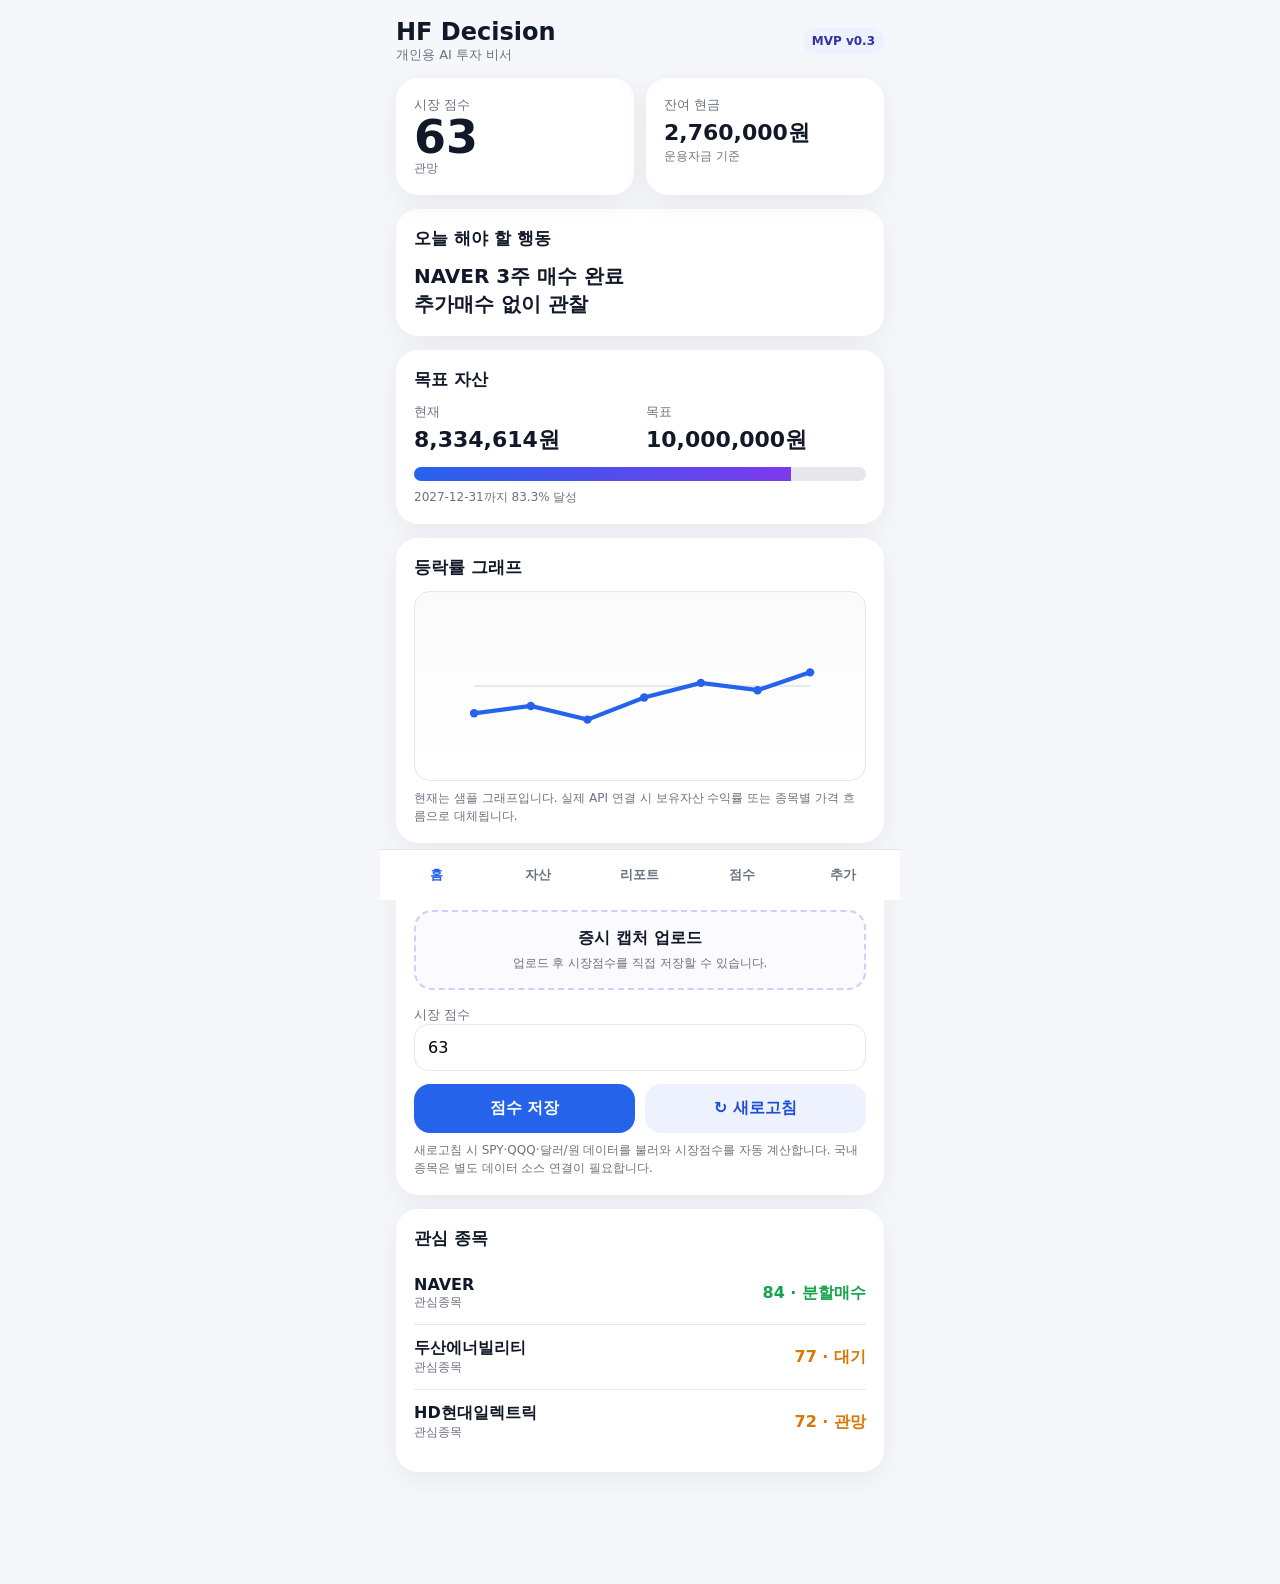
==== index.html @ 46d9d6aa "Add files via upload" ====
<!doctype html>
<html lang="ko">
<head>
<meta charset="utf-8"/>
<meta name="viewport" content="width=device-width,initial-scale=1,viewport-fit=cover"/>
<title>HF Decision v0.3</title>
<style>
:root{--bg:#f5f7fb;--card:#fff;--text:#111827;--muted:#6b7280;--line:#e5e7eb;--accent:#2563eb;--good:#16a34a;--warn:#d97706;--bad:#dc2626;--soft:#eef2ff}
*{box-sizing:border-box}body{margin:0;background:var(--bg);color:var(--text);font-family:system-ui,-apple-system,Segoe UI,Roboto,"Noto Sans KR",sans-serif}
button,input,textarea,select{font:inherit}.app{max-width:520px;margin:0 auto;min-height:100vh;padding:18px 16px 98px}
.top{display:flex;justify-content:space-between;align-items:center;margin-bottom:14px}.brand{font-weight:900;font-size:24px}.sub{font-size:13px;color:var(--muted)}
.badge{font-size:12px;padding:6px 9px;border-radius:999px;background:var(--soft);color:#3730a3;font-weight:800}
.card{background:var(--card);border-radius:22px;padding:18px;box-shadow:0 8px 30px rgba(17,24,39,.06);margin-bottom:14px}
.grid2{display:grid;grid-template-columns:1fr 1fr;gap:12px}.label{font-size:13px;color:var(--muted)}.value{font-size:22px;font-weight:850;margin-top:4px}
.score{font-size:46px;font-weight:900;line-height:1}.section-title{font-size:17px;font-weight:900;margin-bottom:12px}
.row{display:flex;justify-content:space-between;align-items:center;padding:13px 0;border-bottom:1px solid var(--line);cursor:pointer}.row:last-child{border-bottom:none}
.name{font-weight:800}.small{font-size:12px;color:var(--muted)}.action{font-weight:850}.buy{color:var(--good)}.hold{color:var(--warn)}.sell{color:var(--bad)}
.cta{width:100%;border:0;border-radius:16px;padding:14px;font-weight:850;background:var(--accent);color:#fff;cursor:pointer}.ghost{background:var(--soft);color:#1d4ed8}
.hero{font-size:20px;font-weight:900;line-height:1.4}.progress{height:14px;background:#e5e7eb;border-radius:999px;overflow:hidden;margin-top:12px}.bar{height:100%;background:linear-gradient(90deg,#2563eb,#7c3aed)}
.chart-wrap{height:190px;border:1px solid var(--line);border-radius:16px;padding:10px;background:linear-gradient(#fafafa,#fff)}.chart-wrap svg{width:100%;height:100%}
.tabs{position:fixed;left:50%;bottom:0;transform:translateX(-50%);width:min(520px,100%);display:grid;grid-template-columns:repeat(5,1fr);background:#fff;border-top:1px solid var(--line);padding:8px 6px calc(8px + env(safe-area-inset-bottom));z-index:20}
.tab{border:0;background:none;padding:8px 2px;color:var(--muted);font-weight:800;font-size:13px}.tab.active{color:var(--accent)}.view{display:none}.view.active{display:block}
input,textarea,select{width:100%;border:1px solid var(--line);border-radius:14px;padding:13px;background:#fff}textarea{min-height:100px;resize:vertical}
.field{margin-bottom:13px}.pill{display:inline-block;padding:5px 9px;border-radius:999px;background:#f3f4f6;font-size:12px;font-weight:800}
.upload{border:2px dashed #c7d2fe;border-radius:18px;padding:16px;text-align:center;background:#fafaff}.upload input{display:none}.preview{display:none;margin-top:12px;width:100%;max-height:250px;object-fit:contain;border-radius:14px}
.modal{position:fixed;inset:0;background:rgba(17,24,39,.45);display:none;align-items:flex-end;justify-content:center;z-index:50}.modal.open{display:flex}
.sheet{width:min(520px,100%);background:#fff;border-radius:24px 24px 0 0;padding:20px 18px calc(24px + env(safe-area-inset-bottom));max-height:88vh;overflow:auto}
.sheet-top{display:flex;justify-content:space-between;align-items:center}.close{border:0;background:#f3f4f6;border-radius:999px;width:36px;height:36px;font-size:20px}
.detail-grid{display:grid;grid-template-columns:1fr 1fr;gap:10px;margin:14px 0}.box{background:#f8fafc;border-radius:16px;padding:13px}.box b{display:block;margin-top:4px}
.reason{background:#f8fafc;border-radius:16px;padding:14px;line-height:1.55;font-size:14px}.inline{display:flex;gap:10px}.inline .cta{flex:1}
.notice{font-size:12px;color:var(--muted);line-height:1.5;margin-top:8px}.result{display:none}.result.show{display:block}
</style>
</head>
<body>
<div class="app">
  <div class="top">
    <div><div class="brand">HF Decision</div><div class="sub">개인용 AI 투자 비서</div></div>
    <span class="badge">MVP v0.3</span>
  </div>

  <section id="home" class="view active">
    <div class="grid2">
      <div class="card"><div class="label">시장 점수</div><div class="score" id="marketScore">63</div><div class="small" id="marketState">관망</div></div>
      <div class="card"><div class="label">잔여 현금</div><div class="value">2,760,000원</div><div class="small">운용자금 기준</div></div>
    </div>

    <div class="card"><div class="section-title">오늘 해야 할 행동</div><div class="hero">NAVER 3주 매수 완료<br>추가매수 없이 관찰</div></div>

    <div class="card">
      <div class="section-title">목표 자산</div>
      <div class="grid2"><div><div class="label">현재</div><div class="value">8,334,614원</div></div><div><div class="label">목표</div><div class="value">10,000,000원</div></div></div>
      <div class="progress"><div class="bar" style="width:83.3%"></div></div><div class="small" style="margin-top:8px">2027-12-31까지 83.3% 달성</div>
    </div>

    <div class="card">
      <div class="section-title">등락률 그래프</div>
      <div class="chart-wrap">
        <svg viewBox="0 0 360 160">
          <line x1="22" y1="80" x2="342" y2="80" stroke="#d1d5db"/>
          <polyline points="22,106 76,99 130,112 184,91 238,77 292,84 342,67" fill="none" stroke="#2563eb" stroke-width="4" stroke-linecap="round"/>
          <g fill="#2563eb"><circle cx="22" cy="106" r="4"/><circle cx="76" cy="99" r="4"/><circle cx="130" cy="112" r="4"/><circle cx="184" cy="91" r="4"/><circle cx="238" cy="77" r="4"/><circle cx="292" cy="84" r="4"/><circle cx="342" cy="67" r="4"/></g>
        </svg>
      </div>
      <div class="notice">현재는 샘플 그래프입니다. 실제 API 연결 시 보유자산 수익률 또는 종목별 가격 흐름으로 대체됩니다.</div>
    </div>

    <div class="card">
      <div class="section-title">오늘의 증시 정보</div>
      <div class="upload">
        <label for="marketUpload" style="cursor:pointer;font-weight:850">증시 캡처 업로드</label>
        <div class="small" style="margin-top:6px">업로드 후 시장점수를 직접 저장할 수 있습니다.</div>
        <input id="marketUpload" type="file" accept="image/*" onchange="previewMarket(event)">
        <img id="marketPreview" class="preview">
      </div>
      <div class="field" style="margin-top:14px"><label class="label">시장 점수</label><input id="marketScoreInput" type="number" min="0" max="100" value="63"></div>
      <div class="inline"><button class="cta" onclick="saveMarketScore()">점수 저장</button><button class="cta ghost" onclick="refreshMarket()">↻ 새로고침</button></div>
      <div class="notice" id="syncNotice">새로고침 시 SPY·QQQ·달러/원 데이터를 불러와 시장점수를 자동 계산합니다. 국내 종목은 별도 데이터 소스 연결이 필요합니다.</div>
    </div>

    <div class="card">
      <div class="section-title">관심 종목</div>
      <div id="watchRows"></div>
    </div>
  </section>

  <section id="portfolio" class="view">
    <div class="card"><div class="section-title">보유 종목</div><div id="holdingRows"></div></div>
  </section>

  <section id="report" class="view">
    <div class="card">
      <div class="section-title">Daily Report · 2026.07.14</div>
      <div class="row" style="cursor:default"><span class="name">시장</span><span class="action hold" id="reportScore">63 · 관망</span></div>
      <div class="row" style="cursor:default"><span class="name">추천</span><span class="action buy">NAVER</span></div>
      <div class="row" style="cursor:default"><span class="name">실행</span><span class="name">3주 매수 완료</span></div>
      <div class="row" style="cursor:default"><span class="name">ETF</span><span class="action hold">오늘 적립 없음</span></div>
    </div>
  </section>

  <section id="watch" class="view">
    <div class="card"><div class="section-title">High Fly Score</div><div id="scoreRows"></div></div>
  </section>

  <section id="add" class="view">
    <div class="card">
      <div class="section-title">관심 종목 분석 추가</div>
      <div class="field"><label class="label">종목 또는 테마</label><input id="ideaName" placeholder="예: 한화오션, 원전, 로봇"></div>
      <div class="field"><label class="label">구분</label><select id="ideaType"><option value="종목">종목</option><option value="테마">테마</option></select></div>
      <div class="field"><label class="label">내가 보는 근거</label><textarea id="ideaReason" placeholder="예: 수주 증가, 실적 개선 기대, 차트 눌림목 등"></textarea></div>
      <button class="cta" onclick="runIdeaAnalysis()">AI 분석하기</button>
      <div class="notice">현재 프로토타입에서는 입력 내용을 기반으로 로컬 규칙으로 점수를 시뮬레이션합니다. 실제 뉴스·공시 기반 AI 분석은 서버와 웹 검색/API 연결 후 작동합니다.</div>
    </div>

    <div id="ideaResult" class="card result">
      <div class="section-title">AI 분석 결과</div>
      <div class="detail-grid">
        <div class="box"><div class="label">점수</div><b id="ideaScore"></b></div>
        <div class="box"><div class="label">판단</div><b id="ideaAction"></b></div>
      </div>
      <div class="reason" id="ideaOpinion"></div>
      <div class="inline" style="margin-top:14px"><button class="cta" onclick="confirmAdd('watch')">관심 종목에 추가</button><button class="cta ghost" onclick="confirmAdd('holding')">보유 종목에 추가</button></div>
    </div>
  </section>
</div>

<nav class="tabs">
<button class="tab active" onclick="switchTab('home',this)">홈</button>
<button class="tab" onclick="switchTab('portfolio',this)">자산</button>
<button class="tab" onclick="switchTab('report',this)">리포트</button>
<button class="tab" onclick="switchTab('watch',this)">점수</button>
<button class="tab" onclick="switchTab('add',this)">추가</button>
</nav>

<div class="modal" id="detailModal" onclick="closeModal(event)">
  <div class="sheet" onclick="event.stopPropagation()">
    <div class="sheet-top"><div><div class="label" id="detailType"></div><div class="brand" id="detailName" style="font-size:22px"></div></div><button class="close" onclick="closeModal()">×</button></div>
    <div class="detail-grid">
      <div class="box"><div class="label">현재 판단</div><b id="detailAction"></b></div>
      <div class="box"><div class="label">점수</div><b id="detailScore"></b></div>
      <div class="box"><div class="label">익절 타이밍</div><b id="detailTake"></b></div>
      <div class="box"><div class="label">손절 타이밍</div><b id="detailStop"></b></div>
    </div>
    <div class="section-title">간단한 사유</div><div class="reason" id="detailReason"></div>
  </div>
</div>

<div class="modal" id="confirmModal">
  <div class="sheet">
    <div class="sheet-top"><div class="brand" style="font-size:22px">추가할까요?</div><button class="close" onclick="closeConfirm()">×</button></div>
    <p id="confirmText" style="line-height:1.6"></p>
    <div class="inline"><button class="cta" onclick="finalizeAdd()">추가</button><button class="cta ghost" onclick="closeConfirm()">취소</button></div>
  </div>
</div>

<script>
const baseWatch=[
 {id:'naver',name:'NAVER',score:84,action:'분할매수',take:'190,000원 1차 확인',stop:'183,000원 종가 이탈 시 재검토',reason:'외국인·기관 수급과 조정 구간이 긍정적입니다. 다만 시장 점수가 낮아 추가매수는 추세 회복 확인 뒤로 미룹니다.'},
 {id:'doosan',name:'두산에너빌리티',score:77,action:'대기',take:'75,000원대 반등 시 검토',stop:'70,000원 종가 이탈 시 제외 검토',reason:'원전·전력 모멘텀은 유효하지만 단기 하락 추세입니다. 7만 원 지지 확인이 우선입니다.'},
 {id:'hd',name:'HD현대일렉트릭',score:72,action:'관망',take:'820,000원대 반등 시 검토',stop:'750,000원 이탈 시 제외 검토',reason:'전력기기 업황은 좋지만 고점 대비 조정 폭이 큽니다. 지지와 반등 거래량 확인이 필요합니다.'}
];
const baseHold=[
 {id:'samsung',name:'삼성전자',score:'코어',action:'락업 유지',take:'2027년 1월 전 재설정',stop:'락업 중 매도 불가',reason:'장기 코어 자산으로 실적과 반도체 업황만 점검합니다.'},
 {id:'sp500',name:'미국 S&P500(H)',score:'코어 ETF',action:'적립 유지',take:'목표자산 달성 시 리밸런싱',stop:'단기 손절보다 적립 중단 검토',reason:'장기 분산용 ETF입니다. 단기 변동보다 적립과 환헤지 비용을 관리합니다.'},
 {id:'naverHold',name:'NAVER 3주',score:84,action:'보유',take:'190,000원 부근 1차 판단',stop:'183,000원 종가 이탈 시 대응',reason:'신규 편입 종목입니다. 추가매수 없이 수급과 18만 원대 지지를 확인합니다.'}
];
let watch=[...baseWatch,...JSON.parse(localStorage.getItem('hfExtraWatch')||'[]')];
let holdings=[...baseHold,...JSON.parse(localStorage.getItem('hfExtraHold')||'[]')];
let pendingAdd=null;

function switchTab(id,btn){document.querySelectorAll('.view').forEach(v=>v.classList.remove('active'));document.getElementById(id).classList.add('active');document.querySelectorAll('.tab').forEach(t=>t.classList.remove('active'));btn?.classList.add('active');window.scrollTo({top:0,behavior:'smooth'})}
function state(score){if(score>=80)return'분할매수';if(score>=70)return'관찰';if(score>=60)return'관망';return'제외'}
function renderLists(){
 const make=(x,type)=>`<div class="row" onclick='openDetail(${JSON.stringify(x)},${JSON.stringify(type)})'><div><div class="name">${x.name}</div><div class="small">${type}</div></div><div class="action ${Number(x.score)>=80?'buy':'hold'}">${x.score} · ${x.action}</div></div>`;
 document.getElementById('watchRows').innerHTML=watch.map(x=>make(x,'관심종목')).join('');
 document.getElementById('holdingRows').innerHTML=holdings.map(x=>make(x,'보유종목')).join('');
 document.getElementById('scoreRows').innerHTML=watch.map(x=>make(x,'관심종목')).join('');
}
function openDetail(x,type){document.getElementById('detailType').textContent=type;document.getElementById('detailName').textContent=x.name;document.getElementById('detailAction').textContent=x.action;document.getElementById('detailScore').textContent=x.score;document.getElementById('detailTake').textContent=x.take;document.getElementById('detailStop').textContent=x.stop;document.getElementById('detailReason').textContent=x.reason;document.getElementById('detailModal').classList.add('open')}
function closeModal(e){if(e&&e.target.id!=='detailModal')return;document.getElementById('detailModal').classList.remove('open')}
function previewMarket(e){const f=e.target.files[0];if(!f)return;const img=document.getElementById('marketPreview');img.src=URL.createObjectURL(f);img.style.display='block'}
function saveMarketScore(){const s=Math.max(0,Math.min(100,Number(document.getElementById('marketScoreInput').value||0)));localStorage.setItem('hfMarketScore',s);applyScore(s);alert('시장 점수를 저장했습니다.')}
function applyScore(s){document.getElementById('marketScore').textContent=s;document.getElementById('marketState').textContent=s>=80?'적극 매수':s>=70?'분할매수':s>=60?'관망':'현금 유지';document.getElementById('reportScore').textContent=s+' · '+document.getElementById('marketState').textContent}
async function refreshMarket(){
  const notice=document.getElementById('syncNotice');
  notice.textContent='시장 데이터를 불러오는 중입니다...';
  try{
    const response=await fetch('/api/market');
    const data=await response.json();
    if(!response.ok) throw new Error(data.error||'시장 데이터 조회 실패');

    const score=Number(data.marketScore);
    document.getElementById('marketScoreInput').value=score;
    localStorage.setItem('hfMarketScore',String(score));
    applyScore(score);

    const summary=[
      `S&P500 대용(SPY): ${data.assets.SPY.price ?? '-'} (${fmtRate(data.assets.SPY.changePercent)}%)`,
      `나스닥100 대용(QQQ): ${data.assets.QQQ.price ?? '-'} (${fmtRate(data.assets.QQQ.changePercent)}%)`,
      `달러/원: ${data.assets.USDKRW.price ?? '-'} (${fmtRate(data.assets.USDKRW.changePercent)}%)`
    ].join(' · ');

    notice.textContent=`${summary} | 업데이트 ${new Date(data.updatedAt).toLocaleTimeString('ko-KR')}`;
  }catch(err){
    notice.textContent='업데이트 실패: '+(err?.message||'알 수 없는 오류');
  }
}
function fmtRate(value){
  const n=Number(value);
  if(!Number.isFinite(n)) return '-';
  return `${n>0?'+':''}${n.toFixed(2)}`;
}
function runIdeaAnalysis(){
 const name=document.getElementById('ideaName').value.trim(),reason=document.getElementById('ideaReason').value.trim(),type=document.getElementById('ideaType').value;
 if(!name){alert('종목 또는 테마를 입력해 주세요.');return}
 let score=62+Math.min(18,Math.floor(reason.length/8));
 if(/실적|수주|기관|외국인|성장|흑자|모멘텀/.test(reason))score+=5;
 if(/급등|상한가|몰빵|소문/.test(reason))score-=6;
 score=Math.max(45,Math.min(90,score));
 const action=state(score);
 pendingAdd={id:'custom_'+Date.now(),name,type,score,action,take:'+8~12% 구간에서 1차 익절 검토',stop:'-5~-7% 또는 핵심 지지 이탈 시 재검토',reason:`입력한 근거를 기준으로 한 프로토타입 판단입니다. 현재 점수는 ${score}점이며 ${action} 의견입니다. 실제 버전에서는 최근 뉴스·공시·수급·차트를 웹에서 확인해 다시 계산합니다.`};
 document.getElementById('ideaScore').textContent=score+'점';document.getElementById('ideaAction').textContent=action;document.getElementById('ideaOpinion').textContent=pendingAdd.reason;document.getElementById('ideaResult').classList.add('show');
}
function confirmAdd(target){if(!pendingAdd)return;pendingAdd.target=target;document.getElementById('confirmText').textContent=`${pendingAdd.name}을(를) ${target==='watch'?'관심 종목':'보유 종목'}에 추가하시겠습니까?`;document.getElementById('confirmModal').classList.add('open')}
function closeConfirm(){document.getElementById('confirmModal').classList.remove('open')}
function finalizeAdd(){
 if(pendingAdd.target==='watch'){const arr=JSON.parse(localStorage.getItem('hfExtraWatch')||'[]');arr.push(pendingAdd);localStorage.setItem('hfExtraWatch',JSON.stringify(arr));watch.push(pendingAdd)}
 else{const arr=JSON.parse(localStorage.getItem('hfExtraHold')||'[]');arr.push(pendingAdd);localStorage.setItem('hfExtraHold',JSON.stringify(arr));holdings.push(pendingAdd)}
 renderLists();closeConfirm();alert('추가했습니다.');
}
renderLists();applyScore(Number(localStorage.getItem('hfMarketScore')||63));
</script>
</body>
</html>
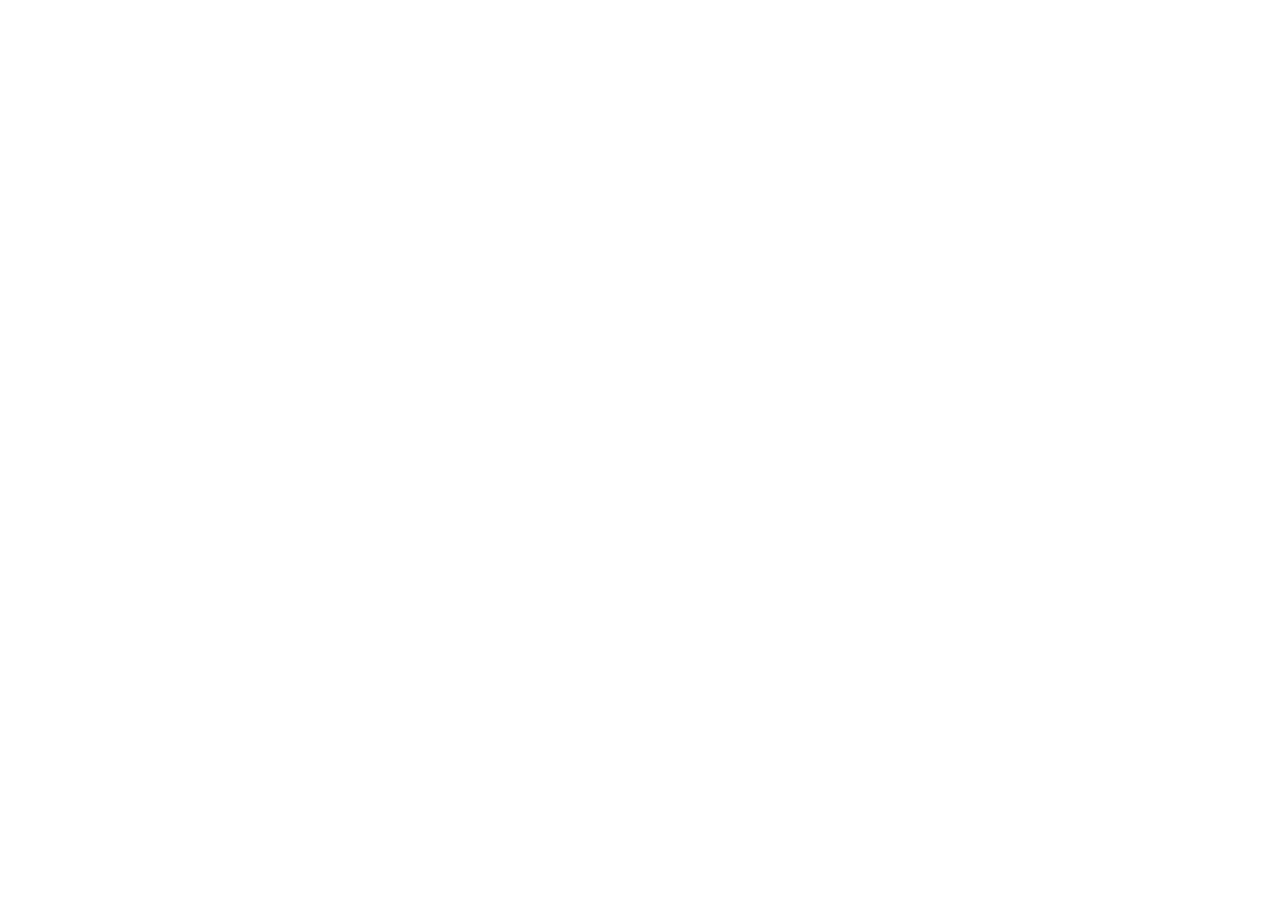
==== commit ab4acb8c: "Update index.html" ====
--- a/index.html
+++ b/index.html
@@ -1,233 +1,41 @@
-<!doctype html>
-<html lang="ko">
-<head>
-<meta charset="utf-8"/>
-<meta name="viewport" content="width=device-width,initial-scale=1,viewport-fit=cover"/>
-<title>HF Decision v0.3</title>
-<style>
-:root{--bg:#f5f7fb;--card:#fff;--text:#111827;--muted:#6b7280;--line:#e5e7eb;--accent:#2563eb;--good:#16a34a;--warn:#d97706;--bad:#dc2626;--soft:#eef2ff}
-*{box-sizing:border-box}body{margin:0;background:var(--bg);color:var(--text);font-family:system-ui,-apple-system,Segoe UI,Roboto,"Noto Sans KR",sans-serif}
-button,input,textarea,select{font:inherit}.app{max-width:520px;margin:0 auto;min-height:100vh;padding:18px 16px 98px}
-.top{display:flex;justify-content:space-between;align-items:center;margin-bottom:14px}.brand{font-weight:900;font-size:24px}.sub{font-size:13px;color:var(--muted)}
-.badge{font-size:12px;padding:6px 9px;border-radius:999px;background:var(--soft);color:#3730a3;font-weight:800}
-.card{background:var(--card);border-radius:22px;padding:18px;box-shadow:0 8px 30px rgba(17,24,39,.06);margin-bottom:14px}
-.grid2{display:grid;grid-template-columns:1fr 1fr;gap:12px}.label{font-size:13px;color:var(--muted)}.value{font-size:22px;font-weight:850;margin-top:4px}
-.score{font-size:46px;font-weight:900;line-height:1}.section-title{font-size:17px;font-weight:900;margin-bottom:12px}
-.row{display:flex;justify-content:space-between;align-items:center;padding:13px 0;border-bottom:1px solid var(--line);cursor:pointer}.row:last-child{border-bottom:none}
-.name{font-weight:800}.small{font-size:12px;color:var(--muted)}.action{font-weight:850}.buy{color:var(--good)}.hold{color:var(--warn)}.sell{color:var(--bad)}
-.cta{width:100%;border:0;border-radius:16px;padding:14px;font-weight:850;background:var(--accent);color:#fff;cursor:pointer}.ghost{background:var(--soft);color:#1d4ed8}
-.hero{font-size:20px;font-weight:900;line-height:1.4}.progress{height:14px;background:#e5e7eb;border-radius:999px;overflow:hidden;margin-top:12px}.bar{height:100%;background:linear-gradient(90deg,#2563eb,#7c3aed)}
-.chart-wrap{height:190px;border:1px solid var(--line);border-radius:16px;padding:10px;background:linear-gradient(#fafafa,#fff)}.chart-wrap svg{width:100%;height:100%}
-.tabs{position:fixed;left:50%;bottom:0;transform:translateX(-50%);width:min(520px,100%);display:grid;grid-template-columns:repeat(5,1fr);background:#fff;border-top:1px solid var(--line);padding:8px 6px calc(8px + env(safe-area-inset-bottom));z-index:20}
-.tab{border:0;background:none;padding:8px 2px;color:var(--muted);font-weight:800;font-size:13px}.tab.active{color:var(--accent)}.view{display:none}.view.active{display:block}
-input,textarea,select{width:100%;border:1px solid var(--line);border-radius:14px;padding:13px;background:#fff}textarea{min-height:100px;resize:vertical}
-.field{margin-bottom:13px}.pill{display:inline-block;padding:5px 9px;border-radius:999px;background:#f3f4f6;font-size:12px;font-weight:800}
-.upload{border:2px dashed #c7d2fe;border-radius:18px;padding:16px;text-align:center;background:#fafaff}.upload input{display:none}.preview{display:none;margin-top:12px;width:100%;max-height:250px;object-fit:contain;border-radius:14px}
-.modal{position:fixed;inset:0;background:rgba(17,24,39,.45);display:none;align-items:flex-end;justify-content:center;z-index:50}.modal.open{display:flex}
-.sheet{width:min(520px,100%);background:#fff;border-radius:24px 24px 0 0;padding:20px 18px calc(24px + env(safe-area-inset-bottom));max-height:88vh;overflow:auto}
-.sheet-top{display:flex;justify-content:space-between;align-items:center}.close{border:0;background:#f3f4f6;border-radius:999px;width:36px;height:36px;font-size:20px}
-.detail-grid{display:grid;grid-template-columns:1fr 1fr;gap:10px;margin:14px 0}.box{background:#f8fafc;border-radius:16px;padding:13px}.box b{display:block;margin-top:4px}
-.reason{background:#f8fafc;border-radius:16px;padding:14px;line-height:1.55;font-size:14px}.inline{display:flex;gap:10px}.inline .cta{flex:1}
-.notice{font-size:12px;color:var(--muted);line-height:1.5;margin-top:8px}.result{display:none}.result.show{display:block}
-</style>
-</head>
 <body>
-<div class="app">
-  <div class="top">
-    <div><div class="brand">HF Decision</div><div class="sub">개인용 AI 투자 비서</div></div>
-    <span class="badge">MVP v0.3</span>
-  </div>
 
-  <section id="home" class="view active">
-    <div class="grid2">
-      <div class="card"><div class="label">시장 점수</div><div class="score" id="marketScore">63</div><div class="small" id="marketState">관망</div></div>
-      <div class="card"><div class="label">잔여 현금</div><div class="value">2,760,000원</div><div class="small">운용자금 기준</div></div>
-    </div>
+<div id="app">
 
-    <div class="card"><div class="section-title">오늘 해야 할 행동</div><div class="hero">NAVER 3주 매수 완료<br>추가매수 없이 관찰</div></div>
+<header>
 
-    <div class="card">
-      <div class="section-title">목표 자산</div>
-      <div class="grid2"><div><div class="label">현재</div><div class="value">8,334,614원</div></div><div><div class="label">목표</div><div class="value">10,000,000원</div></div></div>
-      <div class="progress"><div class="bar" style="width:83.3%"></div></div><div class="small" style="margin-top:8px">2027-12-31까지 83.3% 달성</div>
-    </div>
+</header>
 
-    <div class="card">
-      <div class="section-title">등락률 그래프</div>
-      <div class="chart-wrap">
-        <svg viewBox="0 0 360 160">
-          <line x1="22" y1="80" x2="342" y2="80" stroke="#d1d5db"/>
-          <polyline points="22,106 76,99 130,112 184,91 238,77 292,84 342,67" fill="none" stroke="#2563eb" stroke-width="4" stroke-linecap="round"/>
-          <g fill="#2563eb"><circle cx="22" cy="106" r="4"/><circle cx="76" cy="99" r="4"/><circle cx="130" cy="112" r="4"/><circle cx="184" cy="91" r="4"/><circle cx="238" cy="77" r="4"/><circle cx="292" cy="84" r="4"/><circle cx="342" cy="67" r="4"/></g>
-        </svg>
-      </div>
-      <div class="notice">현재는 샘플 그래프입니다. 실제 API 연결 시 보유자산 수익률 또는 종목별 가격 흐름으로 대체됩니다.</div>
-    </div>
+<main>
 
-    <div class="card">
-      <div class="section-title">오늘의 증시 정보</div>
-      <div class="upload">
-        <label for="marketUpload" style="cursor:pointer;font-weight:850">증시 캡처 업로드</label>
-        <div class="small" style="margin-top:6px">업로드 후 시장점수를 직접 저장할 수 있습니다.</div>
-        <input id="marketUpload" type="file" accept="image/*" onchange="previewMarket(event)">
-        <img id="marketPreview" class="preview">
-      </div>
-      <div class="field" style="margin-top:14px"><label class="label">시장 점수</label><input id="marketScoreInput" type="number" min="0" max="100" value="63"></div>
-      <div class="inline"><button class="cta" onclick="saveMarketScore()">점수 저장</button><button class="cta ghost" onclick="refreshMarket()">↻ 새로고침</button></div>
-      <div class="notice" id="syncNotice">새로고침 시 SPY·QQQ·달러/원 데이터를 불러와 시장점수를 자동 계산합니다. 국내 종목은 별도 데이터 소스 연결이 필요합니다.</div>
-    </div>
+<section id="home"></section>
 
-    <div class="card">
-      <div class="section-title">관심 종목</div>
-      <div id="watchRows"></div>
-    </div>
-  </section>
+<section id="portfolio"></section>
 
-  <section id="portfolio" class="view">
-    <div class="card"><div class="section-title">보유 종목</div><div id="holdingRows"></div></div>
-  </section>
+<section id="report"></section>
 
-  <section id="report" class="view">
-    <div class="card">
-      <div class="section-title">Daily Report · 2026.07.14</div>
-      <div class="row" style="cursor:default"><span class="name">시장</span><span class="action hold" id="reportScore">63 · 관망</span></div>
-      <div class="row" style="cursor:default"><span class="name">추천</span><span class="action buy">NAVER</span></div>
-      <div class="row" style="cursor:default"><span class="name">실행</span><span class="name">3주 매수 완료</span></div>
-      <div class="row" style="cursor:default"><span class="name">ETF</span><span class="action hold">오늘 적립 없음</span></div>
-    </div>
-  </section>
+<section id="score"></section>
 
-  <section id="watch" class="view">
-    <div class="card"><div class="section-title">High Fly Score</div><div id="scoreRows"></div></div>
-  </section>
+<section id="chat"></section>
 
-  <section id="add" class="view">
-    <div class="card">
-      <div class="section-title">관심 종목 분석 추가</div>
-      <div class="field"><label class="label">종목 또는 테마</label><input id="ideaName" placeholder="예: 한화오션, 원전, 로봇"></div>
-      <div class="field"><label class="label">구분</label><select id="ideaType"><option value="종목">종목</option><option value="테마">테마</option></select></div>
-      <div class="field"><label class="label">내가 보는 근거</label><textarea id="ideaReason" placeholder="예: 수주 증가, 실적 개선 기대, 차트 눌림목 등"></textarea></div>
-      <button class="cta" onclick="runIdeaAnalysis()">AI 분석하기</button>
-      <div class="notice">현재 프로토타입에서는 입력 내용을 기반으로 로컬 규칙으로 점수를 시뮬레이션합니다. 실제 뉴스·공시 기반 AI 분석은 서버와 웹 검색/API 연결 후 작동합니다.</div>
-    </div>
+</main>
 
-    <div id="ideaResult" class="card result">
-      <div class="section-title">AI 분석 결과</div>
-      <div class="detail-grid">
-        <div class="box"><div class="label">점수</div><b id="ideaScore"></b></div>
-        <div class="box"><div class="label">판단</div><b id="ideaAction"></b></div>
-      </div>
-      <div class="reason" id="ideaOpinion"></div>
-      <div class="inline" style="margin-top:14px"><button class="cta" onclick="confirmAdd('watch')">관심 종목에 추가</button><button class="cta ghost" onclick="confirmAdd('holding')">보유 종목에 추가</button></div>
-    </div>
-  </section>
+<nav>
+
+</nav>
+
 </div>
 
-<nav class="tabs">
-<button class="tab active" onclick="switchTab('home',this)">홈</button>
-<button class="tab" onclick="switchTab('portfolio',this)">자산</button>
-<button class="tab" onclick="switchTab('report',this)">리포트</button>
-<button class="tab" onclick="switchTab('watch',this)">점수</button>
-<button class="tab" onclick="switchTab('add',this)">추가</button>
-</nav>
+<script src="js/app.js"></script>
 
-<div class="modal" id="detailModal" onclick="closeModal(event)">
-  <div class="sheet" onclick="event.stopPropagation()">
-    <div class="sheet-top"><div><div class="label" id="detailType"></div><div class="brand" id="detailName" style="font-size:22px"></div></div><button class="close" onclick="closeModal()">×</button></div>
-    <div class="detail-grid">
-      <div class="box"><div class="label">현재 판단</div><b id="detailAction"></b></div>
-      <div class="box"><div class="label">점수</div><b id="detailScore"></b></div>
-      <div class="box"><div class="label">익절 타이밍</div><b id="detailTake"></b></div>
-      <div class="box"><div class="label">손절 타이밍</div><b id="detailStop"></b></div>
-    </div>
-    <div class="section-title">간단한 사유</div><div class="reason" id="detailReason"></div>
-  </div>
-</div>
+<script src="js/home.js"></script>
 
-<div class="modal" id="confirmModal">
-  <div class="sheet">
-    <div class="sheet-top"><div class="brand" style="font-size:22px">추가할까요?</div><button class="close" onclick="closeConfirm()">×</button></div>
-    <p id="confirmText" style="line-height:1.6"></p>
-    <div class="inline"><button class="cta" onclick="finalizeAdd()">추가</button><button class="cta ghost" onclick="closeConfirm()">취소</button></div>
-  </div>
-</div>
+<script src="js/portfolio.js"></script>
 
-<script>
-const baseWatch=[
- {id:'naver',name:'NAVER',score:84,action:'분할매수',take:'190,000원 1차 확인',stop:'183,000원 종가 이탈 시 재검토',reason:'외국인·기관 수급과 조정 구간이 긍정적입니다. 다만 시장 점수가 낮아 추가매수는 추세 회복 확인 뒤로 미룹니다.'},
- {id:'doosan',name:'두산에너빌리티',score:77,action:'대기',take:'75,000원대 반등 시 검토',stop:'70,000원 종가 이탈 시 제외 검토',reason:'원전·전력 모멘텀은 유효하지만 단기 하락 추세입니다. 7만 원 지지 확인이 우선입니다.'},
- {id:'hd',name:'HD현대일렉트릭',score:72,action:'관망',take:'820,000원대 반등 시 검토',stop:'750,000원 이탈 시 제외 검토',reason:'전력기기 업황은 좋지만 고점 대비 조정 폭이 큽니다. 지지와 반등 거래량 확인이 필요합니다.'}
-];
-const baseHold=[
- {id:'samsung',name:'삼성전자',score:'코어',action:'락업 유지',take:'2027년 1월 전 재설정',stop:'락업 중 매도 불가',reason:'장기 코어 자산으로 실적과 반도체 업황만 점검합니다.'},
- {id:'sp500',name:'미국 S&P500(H)',score:'코어 ETF',action:'적립 유지',take:'목표자산 달성 시 리밸런싱',stop:'단기 손절보다 적립 중단 검토',reason:'장기 분산용 ETF입니다. 단기 변동보다 적립과 환헤지 비용을 관리합니다.'},
- {id:'naverHold',name:'NAVER 3주',score:84,action:'보유',take:'190,000원 부근 1차 판단',stop:'183,000원 종가 이탈 시 대응',reason:'신규 편입 종목입니다. 추가매수 없이 수급과 18만 원대 지지를 확인합니다.'}
-];
-let watch=[...baseWatch,...JSON.parse(localStorage.getItem('hfExtraWatch')||'[]')];
-let holdings=[...baseHold,...JSON.parse(localStorage.getItem('hfExtraHold')||'[]')];
-let pendingAdd=null;
+<script src="js/report.js"></script>
 
-function switchTab(id,btn){document.querySelectorAll('.view').forEach(v=>v.classList.remove('active'));document.getElementById(id).classList.add('active');document.querySelectorAll('.tab').forEach(t=>t.classList.remove('active'));btn?.classList.add('active');window.scrollTo({top:0,behavior:'smooth'})}
-function state(score){if(score>=80)return'분할매수';if(score>=70)return'관찰';if(score>=60)return'관망';return'제외'}
-function renderLists(){
- const make=(x,type)=>`<div class="row" onclick='openDetail(${JSON.stringify(x)},${JSON.stringify(type)})'><div><div class="name">${x.name}</div><div class="small">${type}</div></div><div class="action ${Number(x.score)>=80?'buy':'hold'}">${x.score} · ${x.action}</div></div>`;
- document.getElementById('watchRows').innerHTML=watch.map(x=>make(x,'관심종목')).join('');
- document.getElementById('holdingRows').innerHTML=holdings.map(x=>make(x,'보유종목')).join('');
- document.getElementById('scoreRows').innerHTML=watch.map(x=>make(x,'관심종목')).join('');
-}
-function openDetail(x,type){document.getElementById('detailType').textContent=type;document.getElementById('detailName').textContent=x.name;document.getElementById('detailAction').textContent=x.action;document.getElementById('detailScore').textContent=x.score;document.getElementById('detailTake').textContent=x.take;document.getElementById('detailStop').textContent=x.stop;document.getElementById('detailReason').textContent=x.reason;document.getElementById('detailModal').classList.add('open')}
-function closeModal(e){if(e&&e.target.id!=='detailModal')return;document.getElementById('detailModal').classList.remove('open')}
-function previewMarket(e){const f=e.target.files[0];if(!f)return;const img=document.getElementById('marketPreview');img.src=URL.createObjectURL(f);img.style.display='block'}
-function saveMarketScore(){const s=Math.max(0,Math.min(100,Number(document.getElementById('marketScoreInput').value||0)));localStorage.setItem('hfMarketScore',s);applyScore(s);alert('시장 점수를 저장했습니다.')}
-function applyScore(s){document.getElementById('marketScore').textContent=s;document.getElementById('marketState').textContent=s>=80?'적극 매수':s>=70?'분할매수':s>=60?'관망':'현금 유지';document.getElementById('reportScore').textContent=s+' · '+document.getElementById('marketState').textContent}
-async function refreshMarket(){
-  const notice=document.getElementById('syncNotice');
-  notice.textContent='시장 데이터를 불러오는 중입니다...';
-  try{
-    const response=await fetch('/api/market');
-    const data=await response.json();
-    if(!response.ok) throw new Error(data.error||'시장 데이터 조회 실패');
+<script src="js/score.js"></script>
 
-    const score=Number(data.marketScore);
-    document.getElementById('marketScoreInput').value=score;
-    localStorage.setItem('hfMarketScore',String(score));
-    applyScore(score);
+<script src="js/chat.js"></script>
 
-    const summary=[
-      `S&P500 대용(SPY): ${data.assets.SPY.price ?? '-'} (${fmtRate(data.assets.SPY.changePercent)}%)`,
-      `나스닥100 대용(QQQ): ${data.assets.QQQ.price ?? '-'} (${fmtRate(data.assets.QQQ.changePercent)}%)`,
-      `달러/원: ${data.assets.USDKRW.price ?? '-'} (${fmtRate(data.assets.USDKRW.changePercent)}%)`
-    ].join(' · ');
-
-    notice.textContent=`${summary} | 업데이트 ${new Date(data.updatedAt).toLocaleTimeString('ko-KR')}`;
-  }catch(err){
-    notice.textContent='업데이트 실패: '+(err?.message||'알 수 없는 오류');
-  }
-}
-function fmtRate(value){
-  const n=Number(value);
-  if(!Number.isFinite(n)) return '-';
-  return `${n>0?'+':''}${n.toFixed(2)}`;
-}
-function runIdeaAnalysis(){
- const name=document.getElementById('ideaName').value.trim(),reason=document.getElementById('ideaReason').value.trim(),type=document.getElementById('ideaType').value;
- if(!name){alert('종목 또는 테마를 입력해 주세요.');return}
- let score=62+Math.min(18,Math.floor(reason.length/8));
- if(/실적|수주|기관|외국인|성장|흑자|모멘텀/.test(reason))score+=5;
- if(/급등|상한가|몰빵|소문/.test(reason))score-=6;
- score=Math.max(45,Math.min(90,score));
- const action=state(score);
- pendingAdd={id:'custom_'+Date.now(),name,type,score,action,take:'+8~12% 구간에서 1차 익절 검토',stop:'-5~-7% 또는 핵심 지지 이탈 시 재검토',reason:`입력한 근거를 기준으로 한 프로토타입 판단입니다. 현재 점수는 ${score}점이며 ${action} 의견입니다. 실제 버전에서는 최근 뉴스·공시·수급·차트를 웹에서 확인해 다시 계산합니다.`};
- document.getElementById('ideaScore').textContent=score+'점';document.getElementById('ideaAction').textContent=action;document.getElementById('ideaOpinion').textContent=pendingAdd.reason;document.getElementById('ideaResult').classList.add('show');
-}
-function confirmAdd(target){if(!pendingAdd)return;pendingAdd.target=target;document.getElementById('confirmText').textContent=`${pendingAdd.name}을(를) ${target==='watch'?'관심 종목':'보유 종목'}에 추가하시겠습니까?`;document.getElementById('confirmModal').classList.add('open')}
-function closeConfirm(){document.getElementById('confirmModal').classList.remove('open')}
-function finalizeAdd(){
- if(pendingAdd.target==='watch'){const arr=JSON.parse(localStorage.getItem('hfExtraWatch')||'[]');arr.push(pendingAdd);localStorage.setItem('hfExtraWatch',JSON.stringify(arr));watch.push(pendingAdd)}
- else{const arr=JSON.parse(localStorage.getItem('hfExtraHold')||'[]');arr.push(pendingAdd);localStorage.setItem('hfExtraHold',JSON.stringify(arr));holdings.push(pendingAdd)}
- renderLists();closeConfirm();alert('추가했습니다.');
-}
-renderLists();applyScore(Number(localStorage.getItem('hfMarketScore')||63));
-</script>
 </body>
-</html>
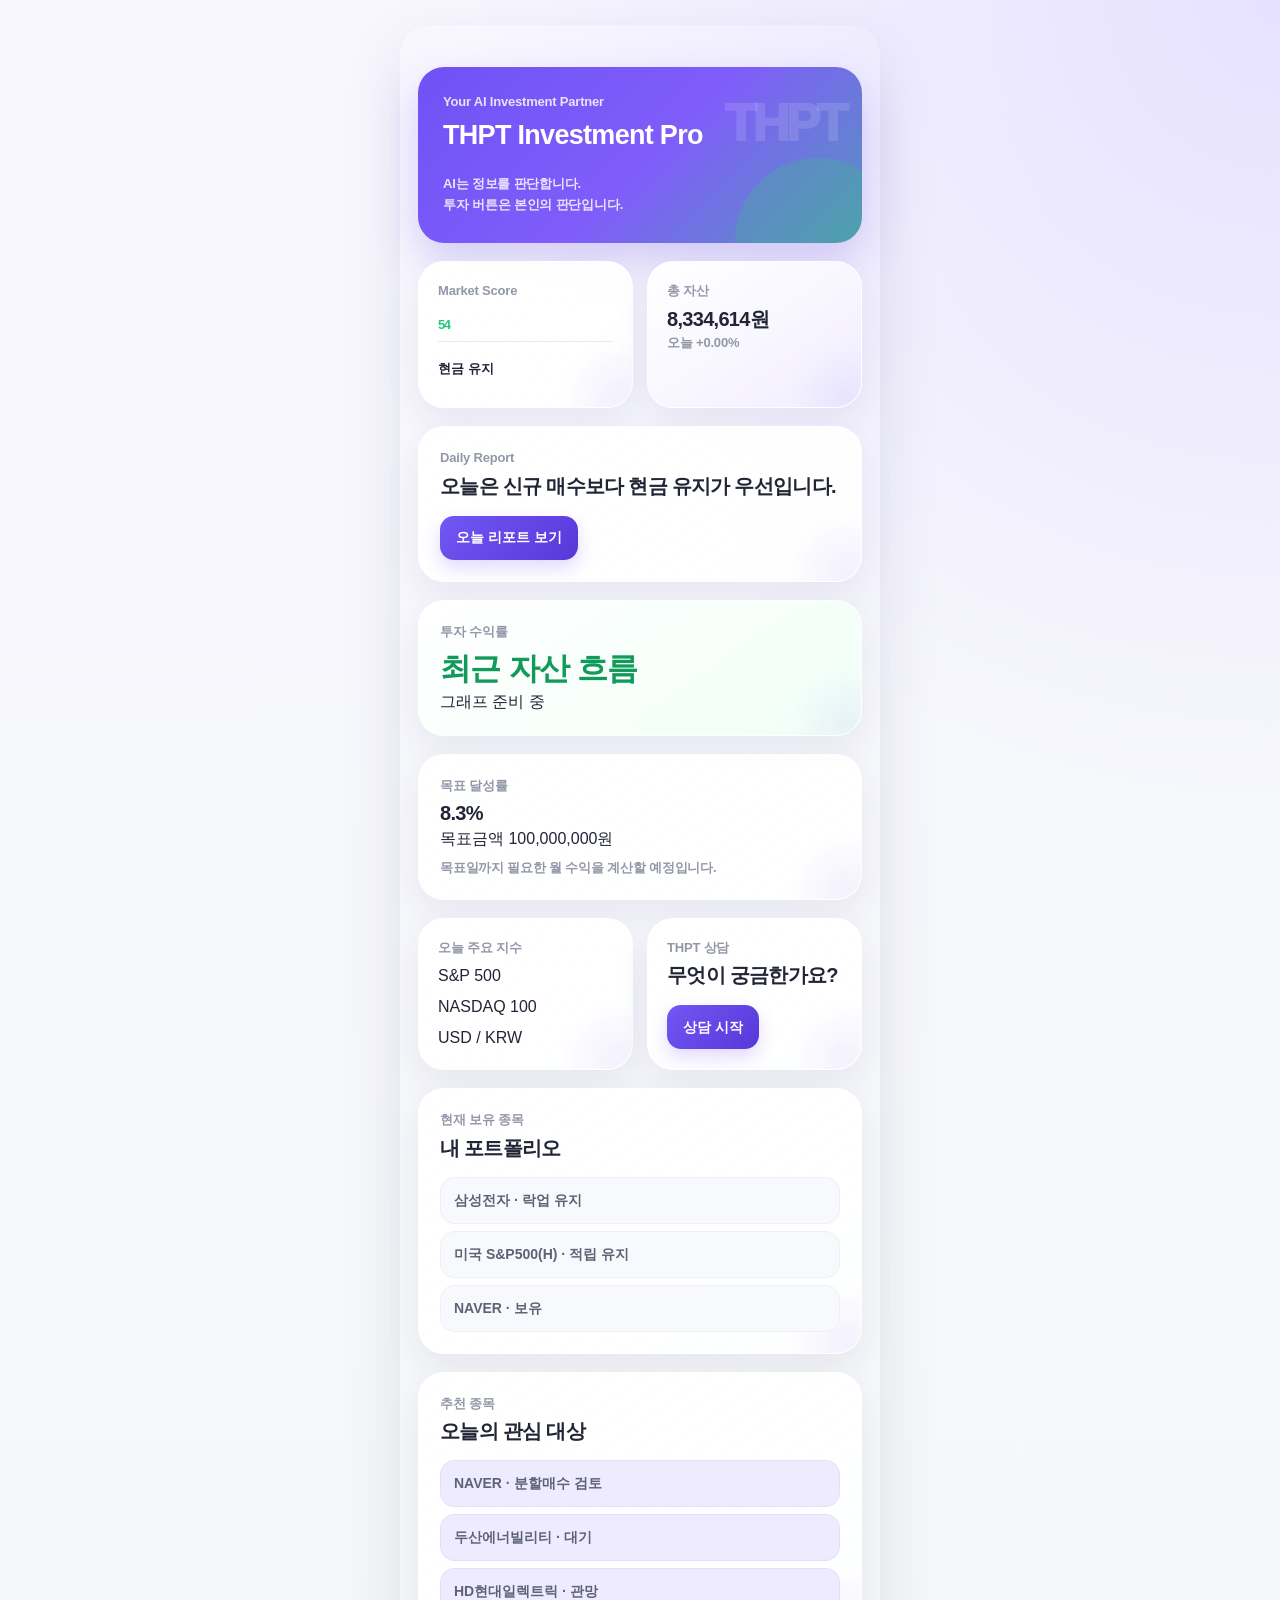
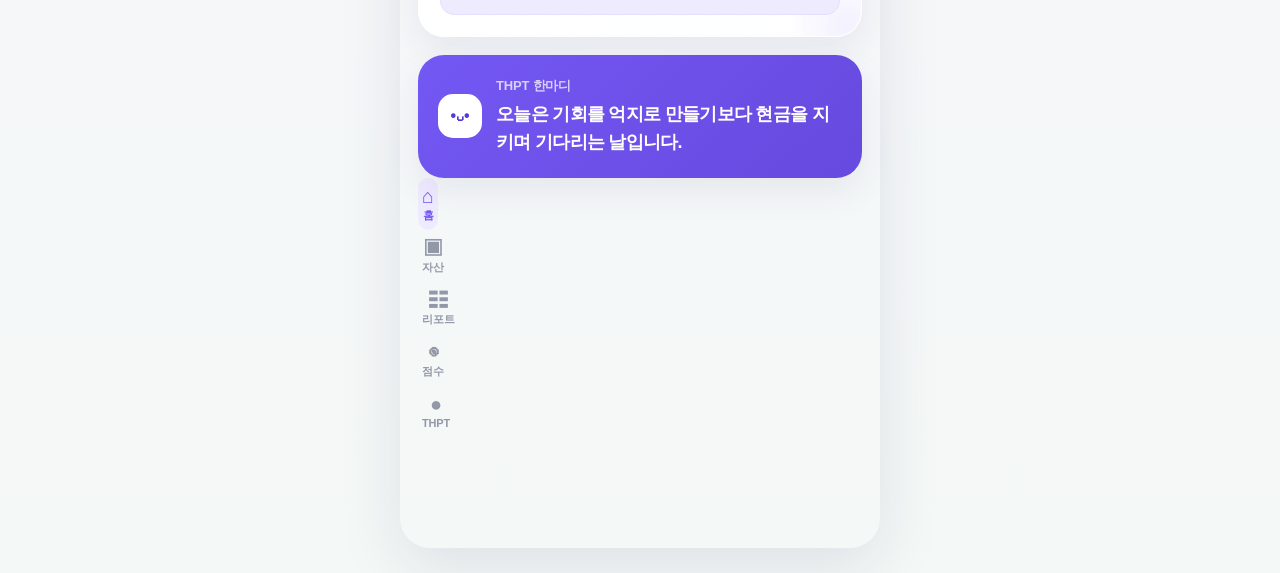
==== commit c6ec68e7: "hg" ====
--- a/index.html
+++ b/index.html
@@ -1,41 +1,71 @@
+<!DOCTYPE html>
+<html lang="ko">
+
+<head>
+
+    <meta charset="UTF-8">
+
+    <meta name="viewport" content="width=device-width, initial-scale=1.0">
+
+    <title>THPT Investment Pro</title>
+
+    <link rel="stylesheet" href="css/style.css">
+
+</head>
+
 <body>
 
-<div id="app">
+    <div id="app">
 
-<header>
+        <!-- Header -->
+        <header id="header">
 
-</header>
+        </header>
 
-<main>
+        <!-- Main -->
+        <main id="main-content">
 
-<section id="home"></section>
+            <section id="home">
 
-<section id="portfolio"></section>
+            </section>
 
-<section id="report"></section>
+            <section id="portfolio">
 
-<section id="score"></section>
+            </section>
 
-<section id="chat"></section>
+            <section id="report">
 
-</main>
+            </section>
 
-<nav>
+            <section id="score">
 
-</nav>
+            </section>
 
-</div>
+            <section id="chat">
 
-<script src="js/app.js"></script>
+            </section>
 
-<script src="js/home.js"></script>
+        </main>
 
-<script src="js/portfolio.js"></script>
+        <!-- Bottom Navigation -->
+        <nav id="bottom-nav">
 
-<script src="js/report.js"></script>
+        </nav>
 
-<script src="js/score.js"></script>
+    </div>
 
-<script src="js/chat.js"></script>
+    <script src="js/app.js"></script>
+
+    <script src="js/home.js"></script>
+
+    <script src="js/portfolio.js"></script>
+
+    <script src="js/report.js"></script>
+
+    <script src="js/score.js"></script>
+
+    <script src="js/chat.js"></script>
 
 </body>
+
+</html>
--- a/css/style.css
+++ b/css/style.css
@@ -0,0 +1,858 @@
+/* ==========================================================
+   THPT Investment Pro
+   Sprint 1 · Day 2 · Mission 4
+   Home UI Design System
+========================================================== */
+
+
+/* ==========================================================
+   1. Reset
+========================================================== */
+
+*{
+    margin:0;
+    padding:0;
+    box-sizing:border-box;
+}
+
+html{
+    scroll-behavior:smooth;
+}
+
+body{
+    min-height:100vh;
+    background:
+        radial-gradient(
+            circle at top right,
+            rgba(124, 92, 255, 0.14),
+            transparent 32%
+        ),
+        linear-gradient(
+            180deg,
+            #F8F7FF 0%,
+            #F4F8F6 100%
+        );
+
+    color:#222536;
+
+    font-family:
+        Pretendard,
+        "Noto Sans KR",
+        -apple-system,
+        BlinkMacSystemFont,
+        "Segoe UI",
+        sans-serif;
+
+    line-height:1.5;
+    overflow-x:hidden;
+}
+
+button,
+input,
+textarea,
+select{
+    font:inherit;
+}
+
+
+/* ==========================================================
+   2. Color System
+========================================================== */
+
+:root{
+    --purple:#7257F5;
+    --purple-dark:#5638D8;
+    --purple-soft:#EFEBFF;
+
+    --green:#28C77A;
+    --green-dark:#119A59;
+    --green-soft:#E8F9F0;
+
+    --red:#F05252;
+    --red-soft:#FFF0F0;
+
+    --yellow:#F2B84B;
+    --yellow-soft:#FFF8E6;
+
+    --white:#FFFFFF;
+
+    --background:#F6F7FB;
+    --card:#FFFFFF;
+
+    --text:#222536;
+    --text-soft:#5D6375;
+    --gray:#9298A8;
+    --line:#E8EAF0;
+
+    --shadow:
+        0 14px 35px
+        rgba(52, 41, 115, 0.08);
+
+    --shadow-hover:
+        0 18px 42px
+        rgba(52, 41, 115, 0.13);
+
+    --radius-large:26px;
+    --radius-medium:20px;
+    --radius-small:14px;
+}
+
+
+/* ==========================================================
+   3. App Layout
+========================================================== */
+
+#app{
+    width:100%;
+    max-width:480px;
+    min-height:100vh;
+
+    margin:0 auto;
+
+    padding:
+        24px
+        18px
+        110px;
+}
+
+#header{
+    margin-bottom:18px;
+}
+
+#main-content{
+    display:flex;
+    flex-direction:column;
+    gap:18px;
+}
+
+#home{
+    display:flex;
+    flex-direction:column;
+    gap:18px;
+}
+
+
+/* ==========================================================
+   4. General Card
+========================================================== */
+
+.card{
+    position:relative;
+
+    width:100%;
+
+    padding:21px;
+
+    overflow:hidden;
+
+    background:
+        linear-gradient(
+            145deg,
+            rgba(255, 255, 255, 0.98),
+            rgba(255, 255, 255, 0.88)
+        );
+
+    border:
+        1px solid
+        rgba(255, 255, 255, 0.85);
+
+    border-radius:var(--radius-large);
+
+    box-shadow:var(--shadow);
+
+    transition:
+        transform 0.2s ease,
+        box-shadow 0.2s ease;
+}
+
+.card:hover{
+    transform:translateY(-2px);
+    box-shadow:var(--shadow-hover);
+}
+
+.card::after{
+    content:"";
+
+    position:absolute;
+
+    right:-45px;
+    bottom:-50px;
+
+    width:120px;
+    height:120px;
+
+    border-radius:50%;
+
+    background:
+        radial-gradient(
+            circle,
+            rgba(114, 87, 245, 0.08),
+            transparent 68%
+        );
+
+    pointer-events:none;
+}
+
+
+/* ==========================================================
+   5. Two-column Row
+========================================================== */
+
+.row{
+    display:grid;
+    grid-template-columns:1fr 1fr;
+    gap:14px;
+}
+
+.row .card{
+    min-width:0;
+    padding:19px;
+}
+
+
+/* ==========================================================
+   6. Typography
+========================================================== */
+
+.title{
+    margin-top:3px;
+
+    font-size:27px;
+    font-weight:850;
+    letter-spacing:-0.8px;
+}
+
+.subtitle{
+    color:var(--gray);
+
+    font-size:13px;
+    font-weight:600;
+    letter-spacing:-0.2px;
+}
+
+.card h1,
+.card h2,
+.card h3{
+    color:var(--text);
+    letter-spacing:-0.7px;
+}
+
+.card h2{
+    margin-top:5px;
+
+    font-size:20px;
+    line-height:1.35;
+    font-weight:800;
+}
+
+.card p{
+    position:relative;
+    z-index:1;
+}
+
+.card p + p{
+    margin-top:7px;
+}
+
+.score{
+    margin-top:8px;
+
+    color:var(--green);
+
+    font-size:44px;
+    line-height:1;
+    font-weight:900;
+    letter-spacing:-1.5px;
+}
+
+
+/* ==========================================================
+   7. Brand Card
+========================================================== */
+
+#home > .card:first-child{
+    min-height:176px;
+
+    padding:25px;
+
+    color:white;
+
+    background:
+        linear-gradient(
+            135deg,
+            #6F52F5 0%,
+            #805DFA 52%,
+            #2DC982 145%
+        );
+
+    border:none;
+
+    box-shadow:
+        0 18px 42px
+        rgba(103, 76, 225, 0.25);
+}
+
+#home > .card:first-child::before{
+    content:"THPT";
+
+    position:absolute;
+
+    top:17px;
+    right:18px;
+
+    color:rgba(255, 255, 255, 0.13);
+
+    font-size:52px;
+    font-weight:950;
+    letter-spacing:-4px;
+}
+
+#home > .card:first-child::after{
+    width:165px;
+    height:165px;
+
+    right:-38px;
+    bottom:-80px;
+
+    background:
+        rgba(46, 204, 113, 0.22);
+}
+
+#home > .card:first-child .title,
+#home > .card:first-child h1{
+    color:white;
+}
+
+#home > .card:first-child .subtitle{
+    color:rgba(255, 255, 255, 0.83);
+}
+
+#home > .card:first-child .subtitle:last-child{
+    margin-top:18px;
+
+    font-size:13px;
+    line-height:1.65;
+}
+
+
+/* ==========================================================
+   8. Market Score Card
+========================================================== */
+
+.row:first-of-type .card:first-child{
+    background:
+        linear-gradient(
+            145deg,
+            #FFFFFF,
+            #EDFFF5
+        );
+}
+
+.row:first-of-type .card:first-child::before{
+    content:"●";
+
+    position:absolute;
+
+    top:17px;
+    right:18px;
+
+    color:var(--green);
+
+    font-size:14px;
+
+    animation:pulse 1.8s infinite;
+}
+
+.row:first-of-type .card:first-child > p:last-child{
+    display:inline-flex;
+
+    margin-top:12px;
+    padding:6px 10px;
+
+    color:var(--green-dark);
+
+    background:var(--green-soft);
+
+    border-radius:999px;
+
+    font-size:12px;
+    font-weight:800;
+}
+
+
+/* ==========================================================
+   9. Total Asset Card
+========================================================== */
+
+.row:first-of-type .card:last-child{
+    background:
+        linear-gradient(
+            145deg,
+            #FFFFFF,
+            #F1EEFF
+        );
+}
+
+.row:first-of-type .card:last-child h2{
+    margin-top:14px;
+
+    color:var(--purple-dark);
+
+    font-size:19px;
+}
+
+
+/* ==========================================================
+   10. Buttons
+========================================================== */
+
+button{
+    display:inline-flex;
+    align-items:center;
+    justify-content:center;
+
+    min-height:44px;
+
+    margin-top:16px;
+    padding:11px 16px;
+
+    color:white;
+
+    background:
+        linear-gradient(
+            135deg,
+            var(--purple),
+            var(--purple-dark)
+        );
+
+    border:none;
+    border-radius:var(--radius-small);
+
+    box-shadow:
+        0 8px 18px
+        rgba(114, 87, 245, 0.22);
+
+    cursor:pointer;
+
+    font-size:14px;
+    font-weight:800;
+
+    transition:
+        transform 0.18s ease,
+        opacity 0.18s ease,
+        box-shadow 0.18s ease;
+}
+
+button:hover{
+    transform:translateY(-1px);
+
+    box-shadow:
+        0 11px 24px
+        rgba(114, 87, 245, 0.28);
+}
+
+button:active{
+    transform:scale(0.98);
+}
+
+button:focus-visible{
+    outline:
+        3px solid
+        rgba(114, 87, 245, 0.25);
+
+    outline-offset:3px;
+}
+
+
+/* ==========================================================
+   11. Daily Report Card
+========================================================== */
+
+#home > .card:nth-of-type(2){
+    border-left:
+        5px solid
+        var(--purple);
+}
+
+#home > .card:nth-of-type(2) h2{
+    max-width:330px;
+
+    font-size:21px;
+}
+
+
+/* ==========================================================
+   12. Chart Placeholder
+========================================================== */
+
+#home > .card:nth-of-type(3) > div{
+    display:flex;
+    align-items:center;
+    justify-content:center;
+
+    min-height:150px;
+
+    margin-top:16px;
+
+    color:var(--purple);
+
+    background:
+        repeating-linear-gradient(
+            135deg,
+            #F5F2FF,
+            #F5F2FF 12px,
+            #FAF9FF 12px,
+            #FAF9FF 24px
+        );
+
+    border:
+        1px dashed
+        rgba(114, 87, 245, 0.35);
+
+    border-radius:18px;
+
+    font-size:14px;
+    font-weight:750;
+}
+
+
+/* ==========================================================
+   13. Goal Card
+========================================================== */
+
+#home > .card:nth-of-type(4){
+    background:
+        linear-gradient(
+            145deg,
+            #FFFFFF,
+            #F0FFF7
+        );
+}
+
+#home > .card:nth-of-type(4) h2{
+    margin-top:7px;
+
+    color:var(--green-dark);
+
+    font-size:31px;
+}
+
+
+/* ==========================================================
+   14. Index and Consultation Cards
+========================================================== */
+
+#home .row:nth-of-type(2) .card:first-child p:not(.subtitle){
+    display:flex;
+    align-items:center;
+    justify-content:space-between;
+
+    padding:10px 0;
+
+    border-bottom:
+        1px solid
+        var(--line);
+
+    font-size:13px;
+    font-weight:750;
+}
+
+#home .row:nth-of-type(2) .card:first-child p:last-child{
+    border-bottom:none;
+}
+
+#home .row:nth-of-type(2) .card:last-child{
+    background:
+        linear-gradient(
+            145deg,
+            #FFFFFF,
+            #F2EEFF
+        );
+}
+
+
+/* ==========================================================
+   15. Portfolio and Recommendation Lists
+========================================================== */
+
+#home > .card:nth-last-of-type(3) > div,
+#home > .card:nth-last-of-type(2) > div{
+    margin-top:15px;
+}
+
+#home > .card:nth-last-of-type(3) > div p,
+#home > .card:nth-last-of-type(2) > div p{
+    display:flex;
+    align-items:center;
+    justify-content:space-between;
+
+    min-height:47px;
+
+    padding:11px 13px;
+
+    color:var(--text-soft);
+
+    background:#F8F9FC;
+
+    border:
+        1px solid
+        #EEF0F5;
+
+    border-radius:14px;
+
+    font-size:14px;
+    font-weight:700;
+}
+
+#home > .card:nth-last-of-type(2) > div p{
+    background:var(--purple-soft);
+    border-color:#E5DEFF;
+}
+
+
+/* ==========================================================
+   16. THPT Comment Card
+========================================================== */
+
+#home > .card:last-child{
+    padding-left:78px;
+
+    background:
+        linear-gradient(
+            135deg,
+            #7458F4,
+            #6649DD
+        );
+
+    color:white;
+
+    border:none;
+}
+
+#home > .card:last-child::before{
+    content:"•ᴗ•";
+
+    position:absolute;
+
+    top:50%;
+    left:20px;
+
+    transform:translateY(-50%);
+
+    display:flex;
+    align-items:center;
+    justify-content:center;
+
+    width:44px;
+    height:44px;
+
+    color:var(--purple-dark);
+    background:white;
+
+    border-radius:15px;
+
+    font-size:16px;
+    font-weight:900;
+}
+
+#home > .card:last-child h2{
+    color:white;
+
+    font-size:18px;
+    line-height:1.55;
+}
+
+#home > .card:last-child .subtitle{
+    color:rgba(255, 255, 255, 0.73);
+}
+
+
+/* ==========================================================
+   Bottom Navigation Button
+========================================================== */
+
+#bottom-nav button{
+    flex:1;
+
+    min-height:52px;
+
+    margin:0;
+    padding:6px 4px;
+
+    display:flex;
+    flex-direction:column;
+    align-items:center;
+    justify-content:center;
+    gap:3px;
+
+    color:var(--gray);
+    background:transparent;
+
+    border:none;
+    border-radius:15px;
+
+    box-shadow:none;
+
+    cursor:pointer;
+
+    transition:
+        color 0.2s ease,
+        background 0.2s ease,
+        transform 0.2s ease;
+}
+
+#bottom-nav button:hover{
+    transform:translateY(-1px);
+    box-shadow:none;
+}
+
+#bottom-nav button:active{
+    transform:scale(0.97);
+}
+
+#bottom-nav button.active{
+    color:var(--purple);
+    background:var(--purple-soft);
+}
+
+
+/* ==========================================================
+   Bottom Navigation Icon
+========================================================== */
+
+.nav-icon{
+    font-size:20px;
+    line-height:1;
+}
+
+
+/* ==========================================================
+   Bottom Navigation Label
+========================================================== */
+
+.nav-label{
+    font-size:11px;
+    line-height:1.2;
+    font-weight:700;
+    letter-spacing:-0.2px;
+}
+#bottom-nav button:first-child{
+    color:var(--purple);
+    background:var(--purple-soft);
+}
+
+
+/* ==========================================================
+   18. Animations
+========================================================== */
+
+@keyframes pulse{
+    0%{
+        opacity:0.35;
+        transform:scale(0.8);
+    }
+
+    50%{
+        opacity:1;
+        transform:scale(1.05);
+    }
+
+    100%{
+        opacity:0.35;
+        transform:scale(0.8);
+    }
+}
+
+@keyframes fadeUp{
+    from{
+        opacity:0;
+        transform:translateY(12px);
+    }
+
+    to{
+        opacity:1;
+        transform:translateY(0);
+    }
+}
+
+#home > *{
+    animation:
+        fadeUp
+        0.45s ease
+        both;
+}
+
+#home > *:nth-child(2){
+    animation-delay:0.04s;
+}
+
+#home > *:nth-child(3){
+    animation-delay:0.08s;
+}
+
+#home > *:nth-child(4){
+    animation-delay:0.12s;
+}
+
+#home > *:nth-child(5){
+    animation-delay:0.16s;
+}
+
+
+/* ==========================================================
+   19. Hidden Sections
+========================================================== */
+
+#portfolio,
+#report,
+#score,
+#chat{
+    display:none;
+}
+
+
+/* ==========================================================
+   20. Responsive
+========================================================== */
+
+@media (max-width:390px){
+
+    #app{
+        padding-left:14px;
+        padding-right:14px;
+    }
+
+    .row{
+        grid-template-columns:1fr;
+    }
+
+    .title{
+        font-size:24px;
+    }
+
+    .score{
+        font-size:40px;
+    }
+
+    .card{
+        padding:18px;
+        border-radius:22px;
+    }
+
+}
+
+@media (min-width:700px){
+
+    body{
+        padding:25px 0;
+    }
+
+    #app{
+        border-radius:30px;
+
+        box-shadow:
+            0 20px 65px
+            rgba(38, 29, 88, 0.1);
+    }
+
+}
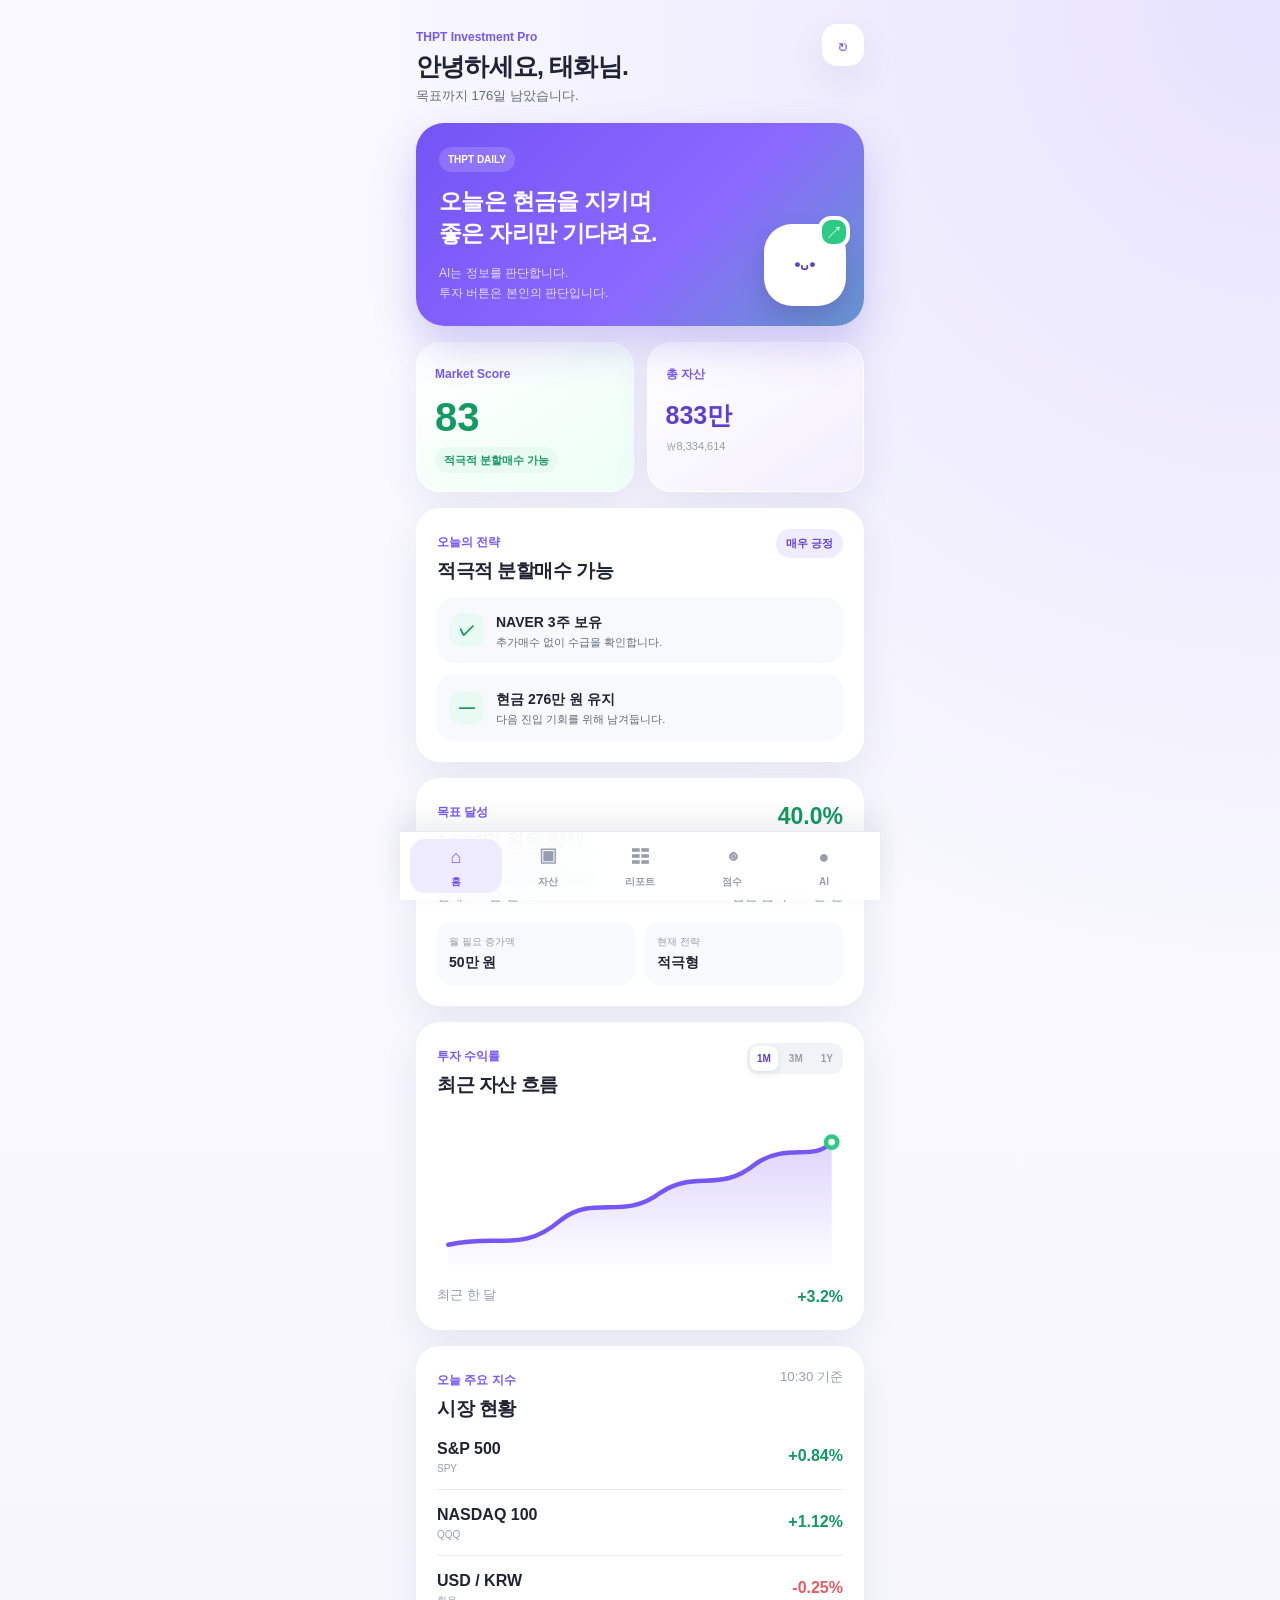
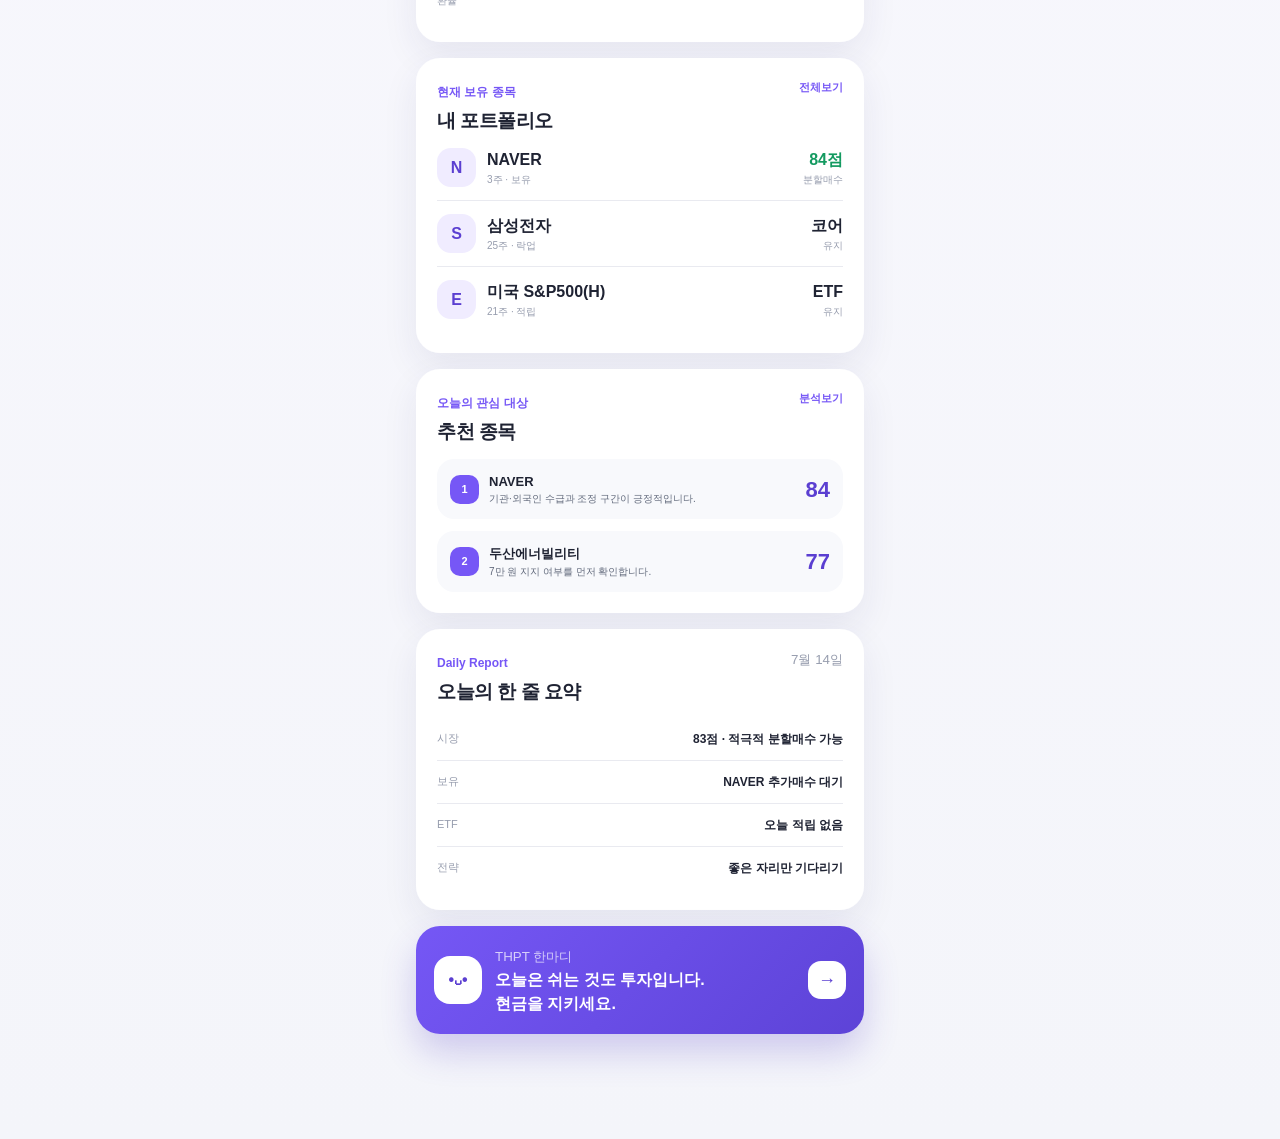
==== commit f38a068b: "release: v0.1.0 working prototype" ====
--- a/index.html
+++ b/index.html
@@ -1,71 +1,153 @@
-<!DOCTYPE html>
+<!doctype html>
 <html lang="ko">
+<head>
+  <meta charset="utf-8">
+  <meta name="viewport" content="width=device-width,initial-scale=1">
+  <title>THPT Investment Pro</title>
+  <link rel="stylesheet" href="css/style.css">
+</head>
+<body>
+<div class="app">
+  <header class="top">
+    <div><small>THPT Investment Pro</small><h1>안녕하세요, 태화님.</h1><p>목표까지 176일 남았습니다.</p></div>
+    <button class="refresh">↻</button>
+  </header>
 
-<head>
+  <main>
+    <section class="hero">
+      <div><span>THPT DAILY</span><h2>오늘은 현금을 지키며<br>좋은 자리만 기다려요.</h2><p>AI는 정보를 판단합니다.<br>투자 버튼은 본인의 판단입니다.</p></div>
+      <div class="bot"><b>•ᴗ•</b><i>↗</i></div>
+    </section>
 
-    <meta charset="UTF-8">
+    <section class="grid">
+      <article class="mini market"><label>Market Score</label><strong>54</strong><em>현금 유지</em></article>
+      <article class="mini asset"><label>총 자산</label><strong>833만</strong><em>₩8,334,614</em></article>
+    </section>
 
-    <meta name="viewport" content="width=device-width, initial-scale=1.0">
+    <section class="card">
+      <div class="head"><div><label>오늘의 전략</label><h3>관망 중심 · 추가매수 대기</h3></div><span class="pill">안정형</span></div>
+      <div class="action"><b>✓</b><div><strong>NAVER 3주 보유</strong><p>추가매수 없이 수급을 확인합니다.</p></div></div>
+      <div class="action"><b>―</b><div><strong>현금 276만 원 유지</strong><p>다음 진입 기회를 위해 남겨둡니다.</p></div></div>
+    </section>
 
-    <title>THPT Investment Pro</title>
-
-    <link rel="stylesheet" href="css/style.css">
-
-</head>
-
-<body>
-
-    <div id="app">
-
-        <!-- Header -->
-        <header id="header">
-
-        </header>
-
-        <!-- Main -->
-        <main id="main-content">
-
-            <section id="home">
-
-            </section>
-
-            <section id="portfolio">
-
-            </section>
-
-            <section id="report">
-
-            </section>
-
-            <section id="score">
-
-            </section>
-
-            <section id="chat">
-
-            </section>
-
-        </main>
-
-        <!-- Bottom Navigation -->
-        <nav id="bottom-nav">
-
-        </nav>
-
+   <section class="card">
+  <div class="head">
+    <div>
+      <label>목표 달성</label>
+      <h3>1,000만 원을 향해</h3>
     </div>
 
-    <script src="js/app.js"></script>
+    <strong
+      class="percent"
+      id="goal-progress"
+    >
+      83.3%
+    </strong>
+  </div>
 
-    <script src="js/home.js"></script>
+  <div class="track">
+    <span id="goal-progress-bar"></span>
+  </div>
 
-    <script src="js/portfolio.js"></script>
+  <div class="between muted">
+    <small id="current-asset-text">
+      현재 400만 원
+    </small>
 
-    <script src="js/report.js"></script>
+    <small id="remaining-amount-text">
+      남은 금액 600만 원
+    </small>
+  </div>
 
-    <script src="js/score.js"></script>
+  <div class="goalgrid">
+    <div>
+      <small>월 필요 증가액</small>
+      <b id="monthly-required">
+        50만 원
+      </b>
+    </div>
 
-    <script src="js/chat.js"></script>
+    <div>
+      <small>현재 전략</small>
+      <b id="strategy-type">
+        적극형
+      </b>
+    </div>
+  </div>
+</section>
+
+    <section class="card">
+      <div class="head"><div><label>투자 수익률</label><h3>최근 자산 흐름</h3></div><div class="range"><button class="on">1M</button><button>3M</button><button>1Y</button></div></div>
+      <svg class="chart" viewBox="0 0 360 145">
+        <defs><linearGradient id="fill" x1="0" y1="0" x2="0" y2="1"><stop offset="0" stop-color="#7657f6" stop-opacity=".25"/><stop offset="1" stop-color="#7657f6" stop-opacity="0"/></linearGradient></defs>
+        <path class="area" d="M10 115 C55 105 75 123 110 93 C140 70 165 94 198 69 C230 48 250 70 283 43 C312 24 333 42 350 24 L350 140 L10 140Z"/>
+        <path class="line" d="M10 115 C55 105 75 123 110 93 C140 70 165 94 198 69 C230 48 250 70 283 43 C312 24 333 42 350 24"/>
+        <circle cx="350" cy="24" r="5"/>
+      </svg>
+      <div class="between muted"><small>최근 한 달</small><b class="up">+3.2%</b></div>
+    </section>
+
+    <section class="card">
+      <div class="head"><div><label>오늘 주요 지수</label><h3>시장 현황</h3></div><small class="muted">10:30 기준</small></div>
+      <div class="index"><span><b>S&amp;P 500</b><small>SPY</small></span><strong class="up">+0.84%</strong></div>
+      <div class="index"><span><b>NASDAQ 100</b><small>QQQ</small></span><strong class="up">+1.12%</strong></div>
+      <div class="index"><span><b>USD / KRW</b><small>환율</small></span><strong class="down">-0.25%</strong></div>
+    </section>
+
+    <section class="card">
+      <div class="head"><div><label>현재 보유 종목</label><h3>내 포트폴리오</h3></div><button class="link">전체보기</button></div>
+      <div class="stock"><i>N</i><span><b>NAVER</b><small>3주 · 보유</small></span><em><b class="up">84점</b><small>분할매수</small></em></div>
+      <div class="stock"><i>S</i><span><b>삼성전자</b><small>25주 · 락업</small></span><em><b>코어</b><small>유지</small></em></div>
+      <div class="stock"><i>E</i><span><b>미국 S&amp;P500(H)</b><small>21주 · 적립</small></span><em><b>ETF</b><small>유지</small></em></div>
+    </section>
+
+    <section class="card">
+      <div class="head"><div><label>오늘의 관심 대상</label><h3>추천 종목</h3></div><button class="link">분석보기</button></div>
+      <div class="recommend"><b>1</b><span><strong>NAVER</strong><small>기관·외국인 수급과 조정 구간이 긍정적입니다.</small></span><em>84</em></div>
+      <div class="recommend"><b>2</b><span><strong>두산에너빌리티</strong><small>7만 원 지지 여부를 먼저 확인합니다.</small></span><em>77</em></div>
+    </section>
+
+    <section class="card">
+      <div class="head"><div><label>Daily Report</label><h3>오늘의 한 줄 요약</h3></div><small class="muted">7월 14일</small></div>
+      <ul class="report"><li><span>시장</span><b>54점 · 현금 유지</b></li><li><span>보유</span><b>NAVER 추가매수 대기</b></li><li><span>ETF</span><b>오늘 적립 없음</b></li><li><span>전략</span><b>좋은 자리만 기다리기</b></li></ul>
+    </section>
+
+    <section class="ai">
+      <div class="face">•ᴗ•</div><div><small>THPT 한마디</small><h3>오늘은 쉬는 것도 투자입니다.<br>현금을 지키세요.</h3></div><button>→</button>
+    </section>
+  </main>
+
+<nav>
+  <a class="active" href="./index.html">
+    <b>⌂</b>
+    <span>홈</span>
+  </a>
+
+  <a href="./portfolio.html">
+    <b>▣</b>
+    <span>자산</span>
+  </a>
+
+  <a href="./report.html">
+    <b>☷</b>
+    <span>리포트</span>
+  </a>
+
+  <a href="./score.html">
+    <b>◉</b>
+    <span>점수</span>
+  </a>
+
+  <a href="./chat.html">
+    <b>●</b>
+    <span>AI</span>
+  </a>
+</nav>
+
+</div>
+
+<script src="js/data.js"></script>
+<script src="js/rules.js"></script>
 
 </body>
-
 </html>
--- a/css/style.css
+++ b/css/style.css
@@ -1,39 +1,68 @@
-/* ==========================================================
+/* =========================================================
    THPT Investment Pro
-   Sprint 1 · Day 2 · Mission 4
-   Home UI Design System
-========================================================== */
-
-
-/* ==========================================================
-   1. Reset
-========================================================== */
-
-*{
-    margin:0;
-    padding:0;
-    box-sizing:border-box;
-}
-
-html{
-    scroll-behavior:smooth;
-}
-
-body{
-    min-height:100vh;
+   Home UI v1
+========================================================= */
+
+
+/* =========================================================
+   1. Color System
+========================================================= */
+
+:root {
+    --purple: #7657f6;
+    --purple-dark: #5b3fd1;
+    --purple-soft: #f0ecff;
+
+    --green: #2ccb83;
+    --green-dark: #139a60;
+    --green-soft: #e9faf2;
+
+    --background: #f4f5fa;
+    --white: #ffffff;
+
+    --text: #1f2333;
+    --text-soft: #626a7c;
+    --muted: #979dae;
+
+    --line: #e9eaf0;
+    --red: #e85b63;
+
+    --shadow:
+        0 14px 36px
+        rgba(43, 34, 99, 0.08);
+}
+
+
+/* =========================================================
+   2. Reset
+========================================================= */
+
+* {
+    box-sizing: border-box;
+    margin: 0;
+    padding: 0;
+}
+
+html {
+    scroll-behavior: smooth;
+}
+
+body {
+    min-height: 100vh;
+
+    color: var(--text);
+
     background:
         radial-gradient(
             circle at top right,
-            rgba(124, 92, 255, 0.14),
+            rgba(118, 87, 246, 0.14),
             transparent 32%
         ),
         linear-gradient(
             180deg,
-            #F8F7FF 0%,
-            #F4F8F6 100%
+            #faf9ff 0%,
+            var(--background) 100%
         );
-
-    color:#222536;
 
     font-family:
         Pretendard,
@@ -43,816 +72,968 @@
         "Segoe UI",
         sans-serif;
 
-    line-height:1.5;
-    overflow-x:hidden;
-}
-
-button,
-input,
-textarea,
-select{
-    font:inherit;
-}
-
-
-/* ==========================================================
-   2. Color System
-========================================================== */
-
-:root{
-    --purple:#7257F5;
-    --purple-dark:#5638D8;
-    --purple-soft:#EFEBFF;
-
-    --green:#28C77A;
-    --green-dark:#119A59;
-    --green-soft:#E8F9F0;
-
-    --red:#F05252;
-    --red-soft:#FFF0F0;
-
-    --yellow:#F2B84B;
-    --yellow-soft:#FFF8E6;
-
-    --white:#FFFFFF;
-
-    --background:#F6F7FB;
-    --card:#FFFFFF;
-
-    --text:#222536;
-    --text-soft:#5D6375;
-    --gray:#9298A8;
-    --line:#E8EAF0;
-
-    --shadow:
-        0 14px 35px
-        rgba(52, 41, 115, 0.08);
-
-    --shadow-hover:
-        0 18px 42px
-        rgba(52, 41, 115, 0.13);
-
-    --radius-large:26px;
-    --radius-medium:20px;
-    --radius-small:14px;
-}
-
-
-/* ==========================================================
-   3. App Layout
-========================================================== */
-
-#app{
-    width:100%;
-    max-width:480px;
-    min-height:100vh;
-
-    margin:0 auto;
+    line-height: 1.5;
+}
+
+button {
+    font: inherit;
+}
+
+
+/* =========================================================
+   3. Main Layout
+========================================================= */
+
+.app {
+    width: 100%;
+    max-width: 480px;
+    min-height: 100vh;
+
+    margin: 0 auto;
 
     padding:
         24px
-        18px
-        110px;
-}
-
-#header{
-    margin-bottom:18px;
-}
-
-#main-content{
-    display:flex;
-    flex-direction:column;
-    gap:18px;
-}
-
-#home{
-    display:flex;
-    flex-direction:column;
-    gap:18px;
-}
-
-
-/* ==========================================================
-   4. General Card
-========================================================== */
-
-.card{
-    position:relative;
-
-    width:100%;
-
-    padding:21px;
-
-    overflow:hidden;
-
+        16px
+        105px;
+}
+
+main {
+    display: flex;
+    flex-direction: column;
+    gap: 16px;
+}
+
+
+/* =========================================================
+   4. Top Header
+========================================================= */
+
+.top {
+    display: flex;
+    justify-content: space-between;
+    align-items: flex-start;
+
+    gap: 15px;
+
+    margin-bottom: 18px;
+}
+
+.top small,
+label {
+    color: var(--purple);
+
+    font-size: 12px;
+    font-weight: 850;
+}
+
+.top h1 {
+    font-size: 25px;
+    letter-spacing: -0.8px;
+}
+
+.top p {
+    color: var(--text-soft);
+
+    font-size: 13px;
+}
+
+.refresh {
+    width: 42px;
+    height: 42px;
+
+    color: var(--purple);
+    background: var(--white);
+
+    border: none;
+    border-radius: 15px;
+
+    box-shadow: var(--shadow);
+
+    font-size: 20px;
+
+    cursor: pointer;
+}
+
+
+/* =========================================================
+   5. Hero Card
+========================================================= */
+
+.hero {
+    position: relative;
+
+    display: flex;
+
+    min-height: 185px;
+
+    padding: 23px;
+
+    overflow: hidden;
+
+    color: var(--white);
+
+    background:
+        linear-gradient(
+            135deg,
+            #7354f5 0%,
+            #8b68ff 58%,
+            #37d092 150%
+        );
+
+    border-radius: 28px;
+
+    box-shadow:
+        0 20px 42px
+        rgba(97, 70, 218, 0.25);
+}
+
+.hero span {
+    display: inline-flex;
+
+    padding: 5px 9px;
+
+    background:
+        rgba(255, 255, 255, 0.16);
+
+    border-radius: 999px;
+
+    font-size: 10px;
+    font-weight: 850;
+}
+
+.hero h2 {
+    margin-top: 14px;
+
+    font-size: 23px;
+    line-height: 1.38;
+    letter-spacing: -0.7px;
+}
+
+.hero p {
+    margin-top: 15px;
+
+    color:
+        rgba(255, 255, 255, 0.78);
+
+    font-size: 12px;
+    line-height: 1.6;
+}
+
+
+/* =========================================================
+   6. THPT Character
+========================================================= */
+
+.bot {
+    position: absolute;
+
+    right: 18px;
+    bottom: 20px;
+
+    display: grid;
+    place-items: center;
+
+    width: 82px;
+    height: 82px;
+
+    color: var(--purple-dark);
+    background: var(--white);
+
+    border-radius: 28px;
+
+    box-shadow:
+        0 12px 24px
+        rgba(42, 30, 96, 0.18);
+}
+
+.bot b {
+    font-size: 17px;
+}
+
+.bot i {
+    position: absolute;
+
+    right: -4px;
+    top: -8px;
+
+    display: grid;
+    place-items: center;
+
+    width: 32px;
+    height: 32px;
+
+    color: var(--white);
+    background: var(--green);
+
+    border:
+        4px solid
+        var(--white);
+
+    border-radius: 13px;
+
+    font-style: normal;
+    font-size: 18px;
+}
+
+
+/* =========================================================
+   7. Summary Grid
+========================================================= */
+
+.grid {
+    display: grid;
+    grid-template-columns: 1fr 1fr;
+
+    gap: 13px;
+}
+
+
+/* =========================================================
+   8. General Cards
+========================================================= */
+
+.mini,
+.card {
+    background:
+        rgba(255, 255, 255, 0.95);
+
+    border:
+        1px solid
+        rgba(255, 255, 255, 0.9);
+
+    border-radius: 24px;
+
+    box-shadow: var(--shadow);
+}
+
+.mini {
+    padding: 18px;
+}
+
+.card {
+    padding: 20px;
+}
+
+
+/* =========================================================
+   9. Market Score Card
+========================================================= */
+
+.market {
     background:
         linear-gradient(
             145deg,
-            rgba(255, 255, 255, 0.98),
-            rgba(255, 255, 255, 0.88)
+            #ffffff,
+            #edfff6
         );
-
-    border:
+}
+
+.market strong {
+    display: block;
+
+    margin-top: 12px;
+
+    color: var(--green-dark);
+
+    font-size: 40px;
+    line-height: 1;
+}
+
+.market em {
+    display: inline-flex;
+
+    margin-top: 10px;
+    padding: 5px 9px;
+
+    color: var(--green-dark);
+    background: var(--green-soft);
+
+    border-radius: 999px;
+
+    font-style: normal;
+    font-size: 11px;
+    font-weight: 850;
+}
+
+
+/* =========================================================
+   10. Asset Card
+========================================================= */
+
+.asset {
+    background:
+        linear-gradient(
+            145deg,
+            #ffffff,
+            #f2eeff
+        );
+}
+
+.asset strong {
+    display: block;
+
+    margin-top: 18px;
+
+    color: var(--purple-dark);
+
+    font-size: 25px;
+    line-height: 1;
+}
+
+.asset em {
+    display: block;
+
+    margin-top: 10px;
+
+    color: var(--muted);
+
+    font-style: normal;
+    font-size: 11px;
+}
+
+
+/* =========================================================
+   11. Card Headings
+========================================================= */
+
+.head,
+.between {
+    display: flex;
+    justify-content: space-between;
+    align-items: flex-start;
+
+    gap: 12px;
+}
+
+.head h3 {
+    margin-top: 4px;
+
+    font-size: 19px;
+    letter-spacing: -0.5px;
+}
+
+.pill {
+    padding: 6px 10px;
+
+    color: var(--purple-dark);
+    background: var(--purple-soft);
+
+    border-radius: 999px;
+
+    font-size: 11px;
+    font-weight: 850;
+}
+
+
+/* =========================================================
+   12. Strategy Items
+========================================================= */
+
+.action {
+    display: flex;
+    align-items: center;
+
+    gap: 12px;
+
+    margin-top: 11px;
+    padding: 13px;
+
+    background: #f8f9fc;
+
+    border-radius: 17px;
+}
+
+.action > b {
+    display: grid;
+    place-items: center;
+
+    flex: none;
+
+    width: 34px;
+    height: 34px;
+
+    color: var(--green-dark);
+    background: var(--green-soft);
+
+    border-radius: 12px;
+}
+
+.action strong {
+    font-size: 14px;
+}
+
+.action p {
+    color: var(--text-soft);
+
+    font-size: 11px;
+}
+
+
+/* =========================================================
+   13. Goal Progress
+========================================================= */
+
+.percent {
+    color: var(--green-dark);
+
+    font-size: 23px;
+}
+
+.track {
+    height: 13px;
+
+    margin-top: 18px;
+
+    overflow: hidden;
+
+    background: #eceef3;
+
+    border-radius: 999px;
+}
+
+.track span {
+    display: block;
+
+    width: 83.3%;
+    height: 100%;
+
+    background:
+        linear-gradient(
+            90deg,
+            var(--purple),
+            var(--green)
+        );
+
+    border-radius: inherit;
+}
+
+.muted {
+    color: var(--muted);
+}
+
+.goalgrid {
+    display: grid;
+    grid-template-columns: 1fr 1fr;
+
+    gap: 10px;
+
+    margin-top: 16px;
+}
+
+.goalgrid div {
+    padding: 12px;
+
+    background: #f8f9fc;
+
+    border-radius: 15px;
+}
+
+.goalgrid small,
+.goalgrid b {
+    display: block;
+}
+
+.goalgrid small {
+    color: var(--muted);
+
+    font-size: 10px;
+}
+
+.goalgrid b {
+    margin-top: 3px;
+
+    font-size: 14px;
+}
+
+
+/* =========================================================
+   14. Range Buttons
+========================================================= */
+
+.range {
+    display: flex;
+
+    gap: 4px;
+
+    padding: 3px;
+
+    background: #f2f3f7;
+
+    border-radius: 11px;
+}
+
+.range button {
+    padding: 5px 7px;
+
+    color: var(--muted);
+    background: transparent;
+
+    border: none;
+    border-radius: 8px;
+
+    font-size: 10px;
+    font-weight: 800;
+
+    cursor: pointer;
+}
+
+.range .on {
+    color: var(--purple-dark);
+    background: var(--white);
+
+    box-shadow:
+        0 3px 9px
+        rgba(32, 35, 51, 0.08);
+}
+
+
+/* =========================================================
+   15. Chart
+========================================================= */
+
+.chart {
+    width: 100%;
+
+    margin-top: 15px;
+}
+
+.area {
+    fill: url("#fill");
+}
+
+.line {
+    fill: none;
+
+    stroke: var(--purple);
+    stroke-width: 4;
+    stroke-linecap: round;
+}
+
+.chart circle {
+    fill: var(--white);
+
+    stroke: var(--green);
+    stroke-width: 4;
+}
+
+.up {
+    color: var(--green-dark);
+}
+
+.down {
+    color: var(--red);
+}
+
+
+/* =========================================================
+   16. Index Rows
+========================================================= */
+
+.index,
+.stock {
+    display: flex;
+    align-items: center;
+    justify-content: space-between;
+
+    padding: 13px 0;
+
+    border-bottom:
         1px solid
-        rgba(255, 255, 255, 0.85);
-
-    border-radius:var(--radius-large);
-
-    box-shadow:var(--shadow);
-
-    transition:
-        transform 0.2s ease,
-        box-shadow 0.2s ease;
-}
-
-.card:hover{
-    transform:translateY(-2px);
-    box-shadow:var(--shadow-hover);
-}
-
-.card::after{
-    content:"";
-
-    position:absolute;
-
-    right:-45px;
-    bottom:-50px;
-
-    width:120px;
-    height:120px;
-
-    border-radius:50%;
-
-    background:
-        radial-gradient(
-            circle,
-            rgba(114, 87, 245, 0.08),
-            transparent 68%
-        );
-
-    pointer-events:none;
-}
-
-
-/* ==========================================================
-   5. Two-column Row
-========================================================== */
-
-.row{
-    display:grid;
-    grid-template-columns:1fr 1fr;
-    gap:14px;
-}
-
-.row .card{
-    min-width:0;
-    padding:19px;
-}
-
-
-/* ==========================================================
-   6. Typography
-========================================================== */
-
-.title{
-    margin-top:3px;
-
-    font-size:27px;
-    font-weight:850;
-    letter-spacing:-0.8px;
-}
-
-.subtitle{
-    color:var(--gray);
-
-    font-size:13px;
-    font-weight:600;
-    letter-spacing:-0.2px;
-}
-
-.card h1,
-.card h2,
-.card h3{
-    color:var(--text);
-    letter-spacing:-0.7px;
-}
-
-.card h2{
-    margin-top:5px;
-
-    font-size:20px;
-    line-height:1.35;
-    font-weight:800;
-}
-
-.card p{
-    position:relative;
-    z-index:1;
-}
-
-.card p + p{
-    margin-top:7px;
-}
-
-.score{
-    margin-top:8px;
-
-    color:var(--green);
-
-    font-size:44px;
-    line-height:1;
-    font-weight:900;
-    letter-spacing:-1.5px;
-}
-
-
-/* ==========================================================
-   7. Brand Card
-========================================================== */
-
-#home > .card:first-child{
-    min-height:176px;
-
-    padding:25px;
-
-    color:white;
+        var(--line);
+}
+
+.index:last-child,
+.stock:last-child {
+    border-bottom: none;
+}
+
+.index span,
+.stock span {
+    display: flex;
+    flex-direction: column;
+}
+
+.index small,
+.stock small {
+    color: var(--muted);
+
+    font-size: 10px;
+}
+
+
+/* =========================================================
+   17. Text Link Buttons
+========================================================= */
+
+.link {
+    color: var(--purple);
+    background: transparent;
+
+    border: none;
+
+    font-size: 11px;
+    font-weight: 850;
+
+    cursor: pointer;
+}
+
+
+/* =========================================================
+   18. Stock Rows
+========================================================= */
+
+.stock {
+    gap: 11px;
+}
+
+.stock i {
+    display: grid;
+    place-items: center;
+
+    flex: none;
+
+    width: 39px;
+    height: 39px;
+
+    color: var(--purple-dark);
+    background: var(--purple-soft);
+
+    border-radius: 14px;
+
+    font-style: normal;
+    font-weight: 900;
+}
+
+.stock span {
+    flex: 1;
+}
+
+.stock em {
+    text-align: right;
+
+    font-style: normal;
+}
+
+.stock em b,
+.stock em small {
+    display: block;
+}
+
+
+/* =========================================================
+   19. Recommendation Cards
+========================================================= */
+
+.recommend {
+    display: flex;
+    align-items: center;
+
+    gap: 10px;
+
+    margin-top: 12px;
+    padding: 13px;
+
+    background: #f8f9fc;
+
+    border-radius: 17px;
+}
+
+.recommend > b {
+    display: grid;
+    place-items: center;
+
+    flex: none;
+
+    width: 29px;
+    height: 29px;
+
+    color: var(--white);
+    background: var(--purple);
+
+    border-radius: 10px;
+
+    font-size: 11px;
+}
+
+.recommend span {
+    flex: 1;
+}
+
+.recommend span > * {
+    display: block;
+}
+
+.recommend strong {
+    font-size: 13px;
+}
+
+.recommend small {
+    color: var(--text-soft);
+
+    font-size: 10px;
+}
+
+.recommend em {
+    color: var(--purple-dark);
+
+    font-style: normal;
+    font-size: 22px;
+    font-weight: 900;
+}
+
+
+/* =========================================================
+   20. Daily Report
+========================================================= */
+
+.report {
+    margin-top: 12px;
+
+    list-style: none;
+}
+
+.report li {
+    display: flex;
+    justify-content: space-between;
+
+    gap: 12px;
+
+    padding: 12px 0;
+
+    border-bottom:
+        1px solid
+        var(--line);
+}
+
+.report li:last-child {
+    border-bottom: none;
+}
+
+.report span {
+    color: var(--muted);
+
+    font-size: 11px;
+}
+
+.report b {
+    text-align: right;
+
+    font-size: 12px;
+}
+
+
+/* =========================================================
+   21. AI Card
+========================================================= */
+
+.ai {
+    display: flex;
+    align-items: center;
+
+    gap: 13px;
+
+    padding: 18px;
+
+    color: var(--white);
 
     background:
         linear-gradient(
             135deg,
-            #6F52F5 0%,
-            #805DFA 52%,
-            #2DC982 145%
+            #7557f5,
+            #5d43d7
         );
 
-    border:none;
+    border-radius: 24px;
 
     box-shadow:
-        0 18px 42px
-        rgba(103, 76, 225, 0.25);
-}
-
-#home > .card:first-child::before{
-    content:"THPT";
-
-    position:absolute;
-
-    top:17px;
-    right:18px;
-
-    color:rgba(255, 255, 255, 0.13);
-
-    font-size:52px;
-    font-weight:950;
-    letter-spacing:-4px;
-}
-
-#home > .card:first-child::after{
-    width:165px;
-    height:165px;
-
-    right:-38px;
-    bottom:-80px;
+        0 18px 35px
+        rgba(83, 61, 195, 0.24);
+}
+
+.face {
+    display: grid;
+    place-items: center;
+
+    flex: none;
+
+    width: 48px;
+    height: 48px;
+
+    color: var(--purple-dark);
+    background: var(--white);
+
+    border-radius: 16px;
+
+    font-weight: 900;
+}
+
+.ai > div:nth-child(2) {
+    flex: 1;
+}
+
+.ai small {
+    color:
+        rgba(255, 255, 255, 0.72);
+}
+
+.ai h3 {
+    font-size: 16px;
+}
+
+.ai button {
+    width: 38px;
+    height: 38px;
+
+    color: var(--purple-dark);
+    background: var(--white);
+
+    border: none;
+    border-radius: 13px;
+
+    font-size: 18px;
+
+    cursor: pointer;
+}
+
+
+/* =========================================================
+   22. Bottom Navigation
+========================================================= */
+
+nav {
+    position: fixed;
+
+    left: 50%;
+    bottom: 0;
+
+    z-index: 20;
+
+    display: grid;
+    grid-template-columns: repeat(5, 1fr);
+
+    width: min(480px, 100%);
+
+    padding:
+        7px
+        10px
+        calc(
+            7px +
+            env(safe-area-inset-bottom)
+        );
 
     background:
-        rgba(46, 204, 113, 0.22);
-}
-
-#home > .card:first-child .title,
-#home > .card:first-child h1{
-    color:white;
-}
-
-#home > .card:first-child .subtitle{
-    color:rgba(255, 255, 255, 0.83);
-}
-
-#home > .card:first-child .subtitle:last-child{
-    margin-top:18px;
-
-    font-size:13px;
-    line-height:1.65;
-}
-
-
-/* ==========================================================
-   8. Market Score Card
-========================================================== */
-
-.row:first-of-type .card:first-child{
-    background:
-        linear-gradient(
-            145deg,
-            #FFFFFF,
-            #EDFFF5
-        );
-}
-
-.row:first-of-type .card:first-child::before{
-    content:"●";
-
-    position:absolute;
-
-    top:17px;
-    right:18px;
-
-    color:var(--green);
-
-    font-size:14px;
-
-    animation:pulse 1.8s infinite;
-}
-
-.row:first-of-type .card:first-child > p:last-child{
-    display:inline-flex;
-
-    margin-top:12px;
-    padding:6px 10px;
-
-    color:var(--green-dark);
-
-    background:var(--green-soft);
-
-    border-radius:999px;
-
-    font-size:12px;
-    font-weight:800;
-}
-
-
-/* ==========================================================
-   9. Total Asset Card
-========================================================== */
-
-.row:first-of-type .card:last-child{
-    background:
-        linear-gradient(
-            145deg,
-            #FFFFFF,
-            #F1EEFF
-        );
-}
-
-.row:first-of-type .card:last-child h2{
-    margin-top:14px;
-
-    color:var(--purple-dark);
-
-    font-size:19px;
-}
-
-
-/* ==========================================================
-   10. Buttons
-========================================================== */
-
-button{
-    display:inline-flex;
-    align-items:center;
-    justify-content:center;
-
-    min-height:44px;
-
-    margin-top:16px;
-    padding:11px 16px;
-
-    color:white;
-
-    background:
-        linear-gradient(
-            135deg,
-            var(--purple),
-            var(--purple-dark)
-        );
-
-    border:none;
-    border-radius:var(--radius-small);
-
-    box-shadow:
-        0 8px 18px
-        rgba(114, 87, 245, 0.22);
-
-    cursor:pointer;
-
-    font-size:14px;
-    font-weight:800;
-
-    transition:
-        transform 0.18s ease,
-        opacity 0.18s ease,
-        box-shadow 0.18s ease;
-}
-
-button:hover{
-    transform:translateY(-1px);
-
-    box-shadow:
-        0 11px 24px
-        rgba(114, 87, 245, 0.28);
-}
-
-button:active{
-    transform:scale(0.98);
-}
-
-button:focus-visible{
-    outline:
-        3px solid
-        rgba(114, 87, 245, 0.25);
-
-    outline-offset:3px;
-}
-
-
-/* ==========================================================
-   11. Daily Report Card
-========================================================== */
-
-#home > .card:nth-of-type(2){
-    border-left:
-        5px solid
-        var(--purple);
-}
-
-#home > .card:nth-of-type(2) h2{
-    max-width:330px;
-
-    font-size:21px;
-}
-
-
-/* ==========================================================
-   12. Chart Placeholder
-========================================================== */
-
-#home > .card:nth-of-type(3) > div{
-    display:flex;
-    align-items:center;
-    justify-content:center;
-
-    min-height:150px;
-
-    margin-top:16px;
-
-    color:var(--purple);
-
-    background:
-        repeating-linear-gradient(
-            135deg,
-            #F5F2FF,
-            #F5F2FF 12px,
-            #FAF9FF 12px,
-            #FAF9FF 24px
-        );
-
-    border:
-        1px dashed
-        rgba(114, 87, 245, 0.35);
-
-    border-radius:18px;
-
-    font-size:14px;
-    font-weight:750;
-}
-
-
-/* ==========================================================
-   13. Goal Card
-========================================================== */
-
-#home > .card:nth-of-type(4){
-    background:
-        linear-gradient(
-            145deg,
-            #FFFFFF,
-            #F0FFF7
-        );
-}
-
-#home > .card:nth-of-type(4) h2{
-    margin-top:7px;
-
-    color:var(--green-dark);
-
-    font-size:31px;
-}
-
-
-/* ==========================================================
-   14. Index and Consultation Cards
-========================================================== */
-
-#home .row:nth-of-type(2) .card:first-child p:not(.subtitle){
-    display:flex;
-    align-items:center;
-    justify-content:space-between;
-
-    padding:10px 0;
-
-    border-bottom:
+        rgba(255, 255, 255, 0.95);
+
+    border-top:
         1px solid
         var(--line);
 
-    font-size:13px;
-    font-weight:750;
-}
-
-#home .row:nth-of-type(2) .card:first-child p:last-child{
-    border-bottom:none;
-}
-
-#home .row:nth-of-type(2) .card:last-child{
-    background:
-        linear-gradient(
-            145deg,
-            #FFFFFF,
-            #F2EEFF
-        );
-}
-
-
-/* ==========================================================
-   15. Portfolio and Recommendation Lists
-========================================================== */
-
-#home > .card:nth-last-of-type(3) > div,
-#home > .card:nth-last-of-type(2) > div{
-    margin-top:15px;
-}
-
-#home > .card:nth-last-of-type(3) > div p,
-#home > .card:nth-last-of-type(2) > div p{
-    display:flex;
-    align-items:center;
-    justify-content:space-between;
-
-    min-height:47px;
-
-    padding:11px 13px;
-
-    color:var(--text-soft);
-
-    background:#F8F9FC;
-
-    border:
-        1px solid
-        #EEF0F5;
-
-    border-radius:14px;
-
-    font-size:14px;
-    font-weight:700;
-}
-
-#home > .card:nth-last-of-type(2) > div p{
-    background:var(--purple-soft);
-    border-color:#E5DEFF;
-}
-
-
-/* ==========================================================
-   16. THPT Comment Card
-========================================================== */
-
-#home > .card:last-child{
-    padding-left:78px;
-
-    background:
-        linear-gradient(
-            135deg,
-            #7458F4,
-            #6649DD
-        );
-
-    color:white;
-
-    border:none;
-}
-
-#home > .card:last-child::before{
-    content:"•ᴗ•";
-
-    position:absolute;
-
-    top:50%;
-    left:20px;
-
-    transform:translateY(-50%);
-
-    display:flex;
-    align-items:center;
-    justify-content:center;
-
-    width:44px;
-    height:44px;
-
-    color:var(--purple-dark);
-    background:white;
-
-    border-radius:15px;
-
-    font-size:16px;
-    font-weight:900;
-}
-
-#home > .card:last-child h2{
-    color:white;
-
-    font-size:18px;
-    line-height:1.55;
-}
-
-#home > .card:last-child .subtitle{
-    color:rgba(255, 255, 255, 0.73);
-}
-
-
-/* ==========================================================
-   Bottom Navigation Button
-========================================================== */
-
-#bottom-nav button{
-    flex:1;
-
-    min-height:52px;
-
-    margin:0;
-    padding:6px 4px;
-
-    display:flex;
-    flex-direction:column;
-    align-items:center;
-    justify-content:center;
-    gap:3px;
-
-    color:var(--gray);
-    background:transparent;
-
-    border:none;
-    border-radius:15px;
-
-    box-shadow:none;
-
-    cursor:pointer;
-
-    transition:
-        color 0.2s ease,
-        background 0.2s ease,
-        transform 0.2s ease;
-}
-
-#bottom-nav button:hover{
-    transform:translateY(-1px);
-    box-shadow:none;
-}
-
-#bottom-nav button:active{
-    transform:scale(0.97);
-}
-
-#bottom-nav button.active{
-    color:var(--purple);
-    background:var(--purple-soft);
-}
-
-
-/* ==========================================================
-   Bottom Navigation Icon
-========================================================== */
-
-.nav-icon{
-    font-size:20px;
-    line-height:1;
-}
-
-
-/* ==========================================================
-   Bottom Navigation Label
-========================================================== */
-
-.nav-label{
-    font-size:11px;
-    line-height:1.2;
-    font-weight:700;
-    letter-spacing:-0.2px;
-}
-#bottom-nav button:first-child{
-    color:var(--purple);
-    background:var(--purple-soft);
-}
-
-
-/* ==========================================================
-   18. Animations
-========================================================== */
-
-@keyframes pulse{
-    0%{
-        opacity:0.35;
-        transform:scale(0.8);
+    box-shadow:
+        0 -10px 28px
+        rgba(31, 35, 51, 0.08);
+
+    backdrop-filter: blur(18px);
+
+    transform: translateX(-50%);
+}
+
+nav button {
+    display: flex;
+    flex-direction: column;
+    align-items: center;
+    justify-content: center;
+
+    gap: 3px;
+
+    min-height: 54px;
+
+    color: var(--muted);
+    background: transparent;
+
+    border: none;
+    border-radius: 15px;
+
+    font-size: 10px;
+    font-weight: 800;
+
+    cursor: pointer;
+}
+
+nav button.active {
+    color: var(--purple);
+    background: var(--purple-soft);
+}
+
+nav b {
+    font-size: 18px;
+}
+
+
+/* =========================================================
+   23. Mobile Responsive
+========================================================= */
+
+@media (max-width: 390px) {
+
+    .app {
+        padding-left: 13px;
+        padding-right: 13px;
     }
 
-    50%{
-        opacity:1;
-        transform:scale(1.05);
+    .hero h2 {
+        font-size: 21px;
     }
 
-    100%{
-        opacity:0.35;
-        transform:scale(0.8);
+    .bot {
+        right: 9px;
+
+        transform: scale(0.88);
+        transform-origin: right bottom;
     }
-}
-
-@keyframes fadeUp{
-    from{
-        opacity:0;
-        transform:translateY(12px);
+
+    .grid {
+        gap: 10px;
     }
 
-    to{
-        opacity:1;
-        transform:translateY(0);
+    .mini {
+        padding: 15px;
     }
-}
-
-#home > *{
-    animation:
-        fadeUp
-        0.45s ease
-        both;
-}
-
-#home > *:nth-child(2){
-    animation-delay:0.04s;
-}
-
-#home > *:nth-child(3){
-    animation-delay:0.08s;
-}
-
-#home > *:nth-child(4){
-    animation-delay:0.12s;
-}
-
-#home > *:nth-child(5){
-    animation-delay:0.16s;
-}
-
-
-/* ==========================================================
-   19. Hidden Sections
-========================================================== */
-
-#portfolio,
-#report,
-#score,
-#chat{
-    display:none;
-}
-
-
-/* ==========================================================
-   20. Responsive
-========================================================== */
-
-@media (max-width:390px){
-
-    #app{
-        padding-left:14px;
-        padding-right:14px;
+
+    .market strong {
+        font-size: 37px;
     }
 
-    .row{
-        grid-template-columns:1fr;
+    .asset strong {
+        font-size: 22px;
     }
 
-    .title{
-        font-size:24px;
-    }
-
-    .score{
-        font-size:40px;
-    }
-
-    .card{
-        padding:18px;
-        border-radius:22px;
-    }
-
-}
-
-@media (min-width:700px){
-
-    body{
-        padding:25px 0;
-    }
-
-    #app{
-        border-radius:30px;
-
-        box-shadow:
-            0 20px 65px
-            rgba(38, 29, 88, 0.1);
-    }
-
+}
+nav a {
+    display: flex;
+    flex-direction: column;
+    align-items: center;
+    justify-content: center;
+
+    gap: 3px;
+
+    min-height: 54px;
+
+    color: var(--muted);
+    background: transparent;
+
+    border-radius: 15px;
+
+    text-decoration: none;
+
+    font-size: 10px;
+    font-weight: 800;
+}
+
+nav a.active {
+    color: var(--purple);
+    background: var(--purple-soft);
+}
+
+nav a b {
+    font-size: 18px;
 }
